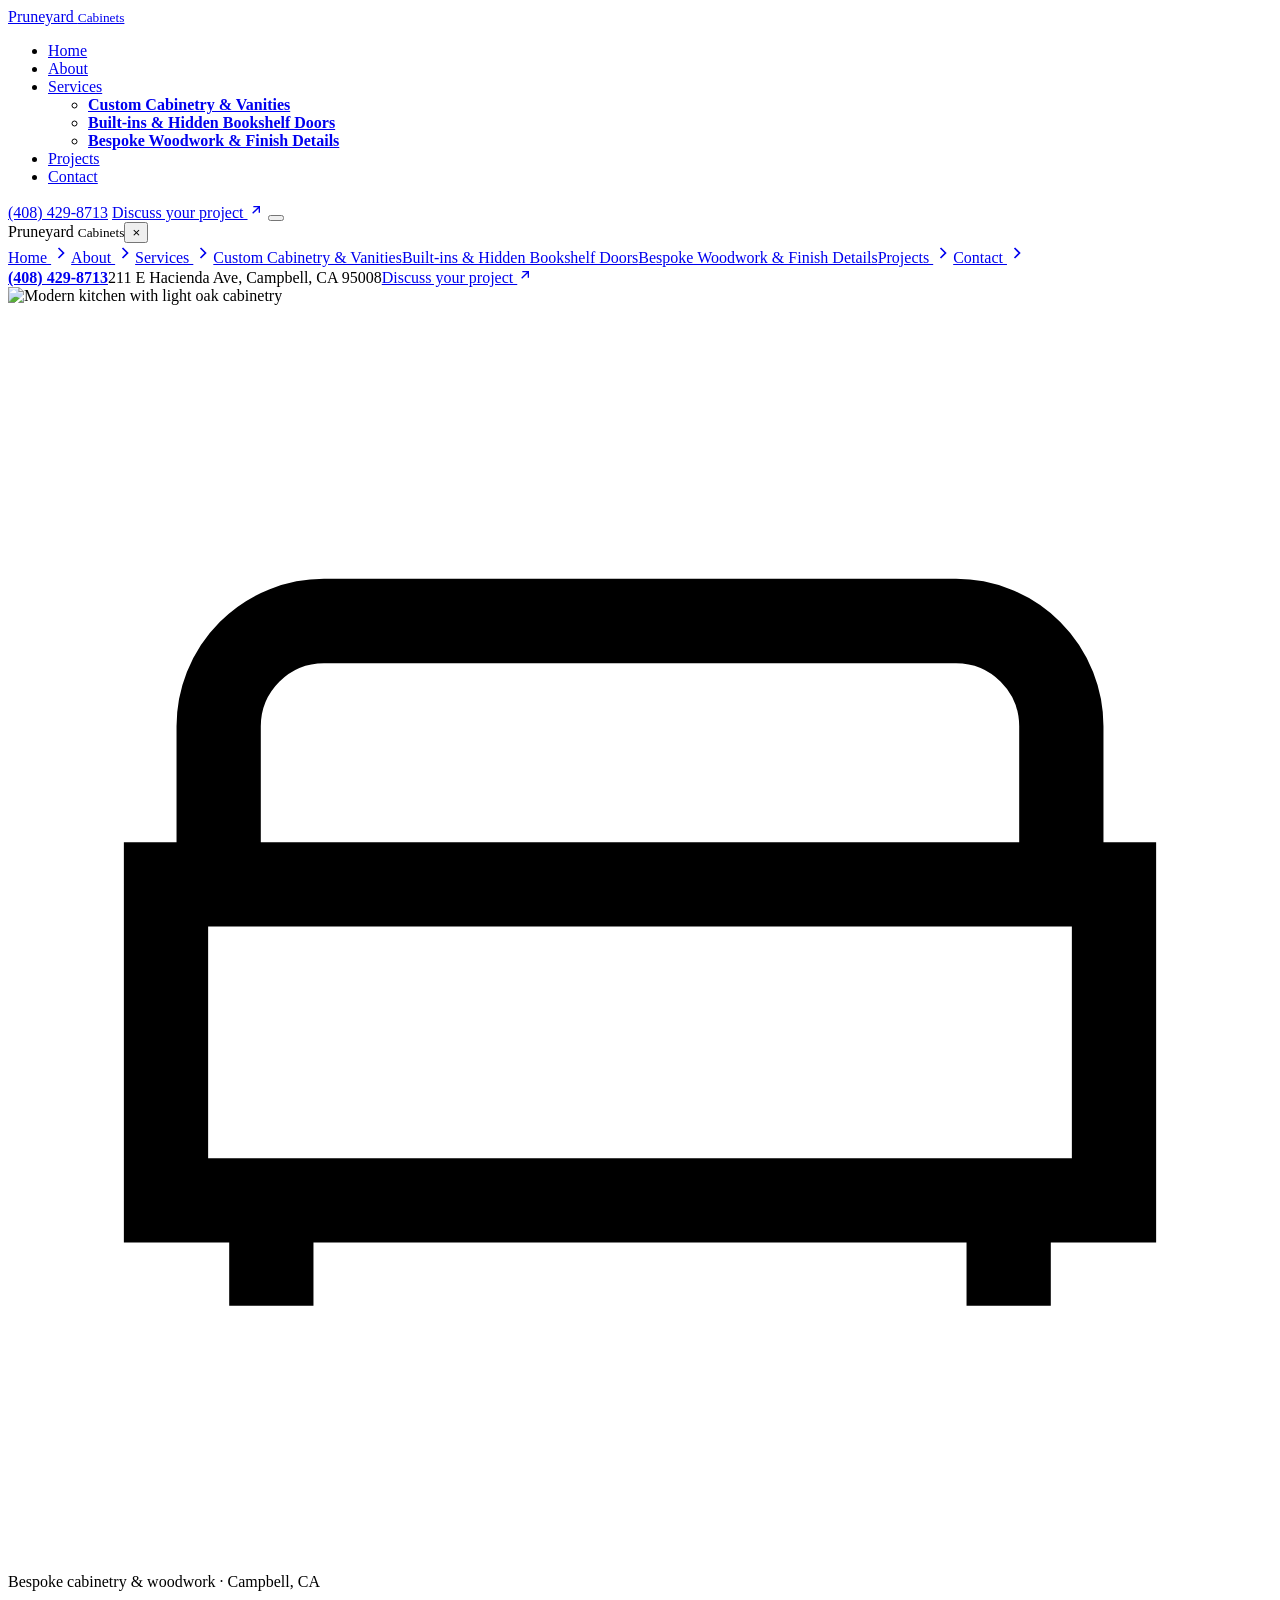
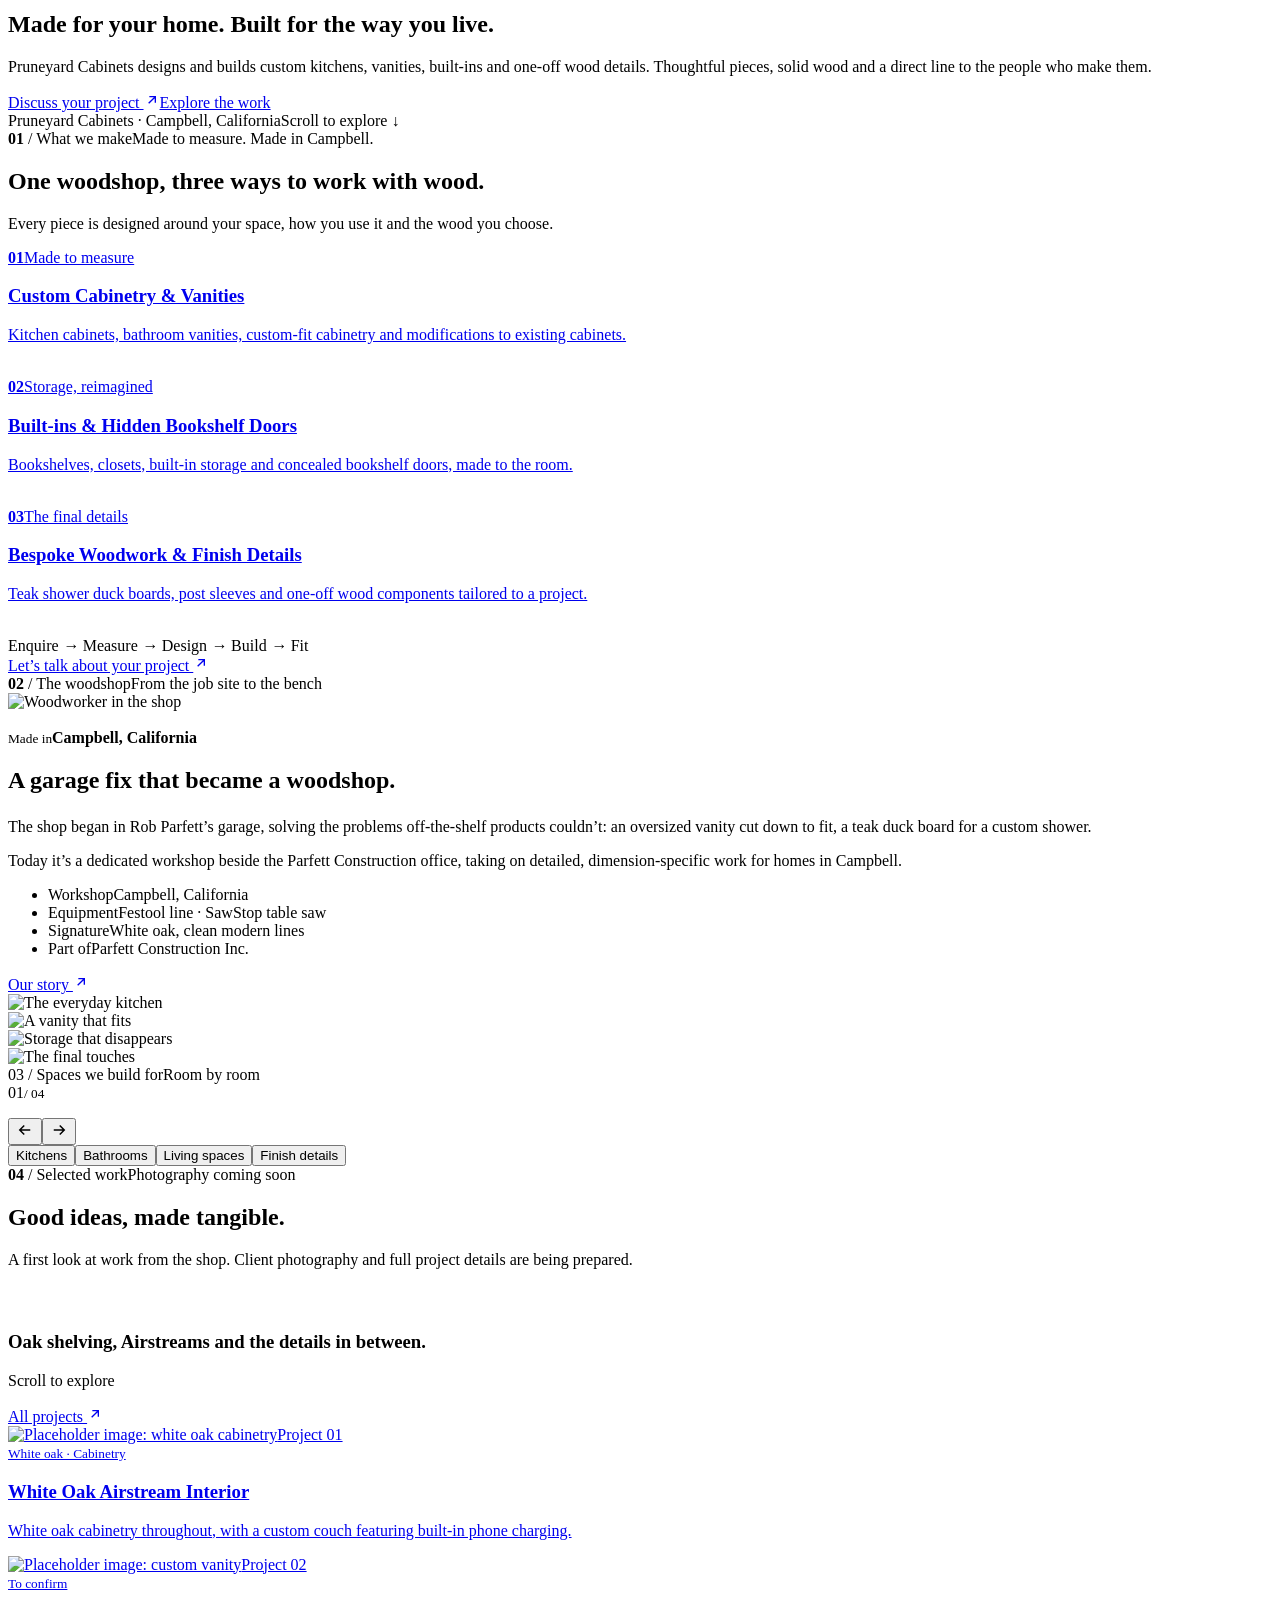
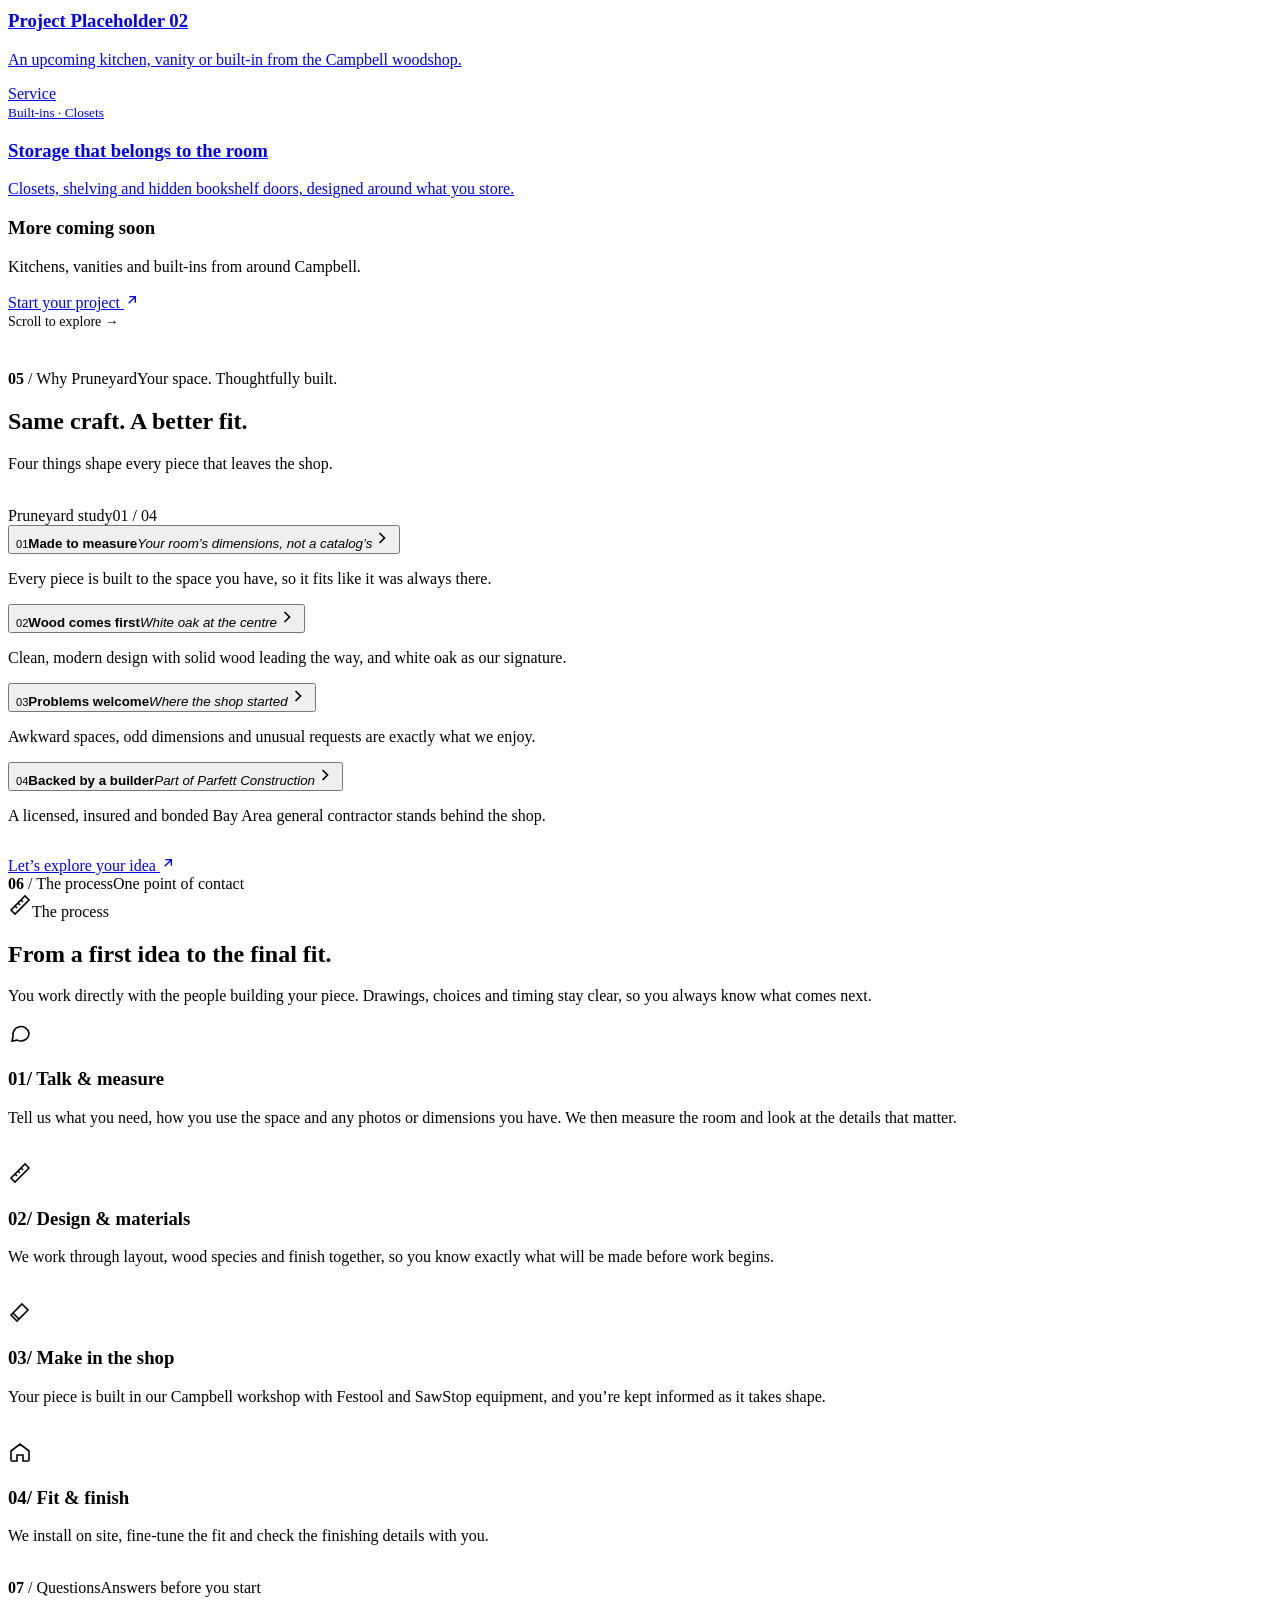
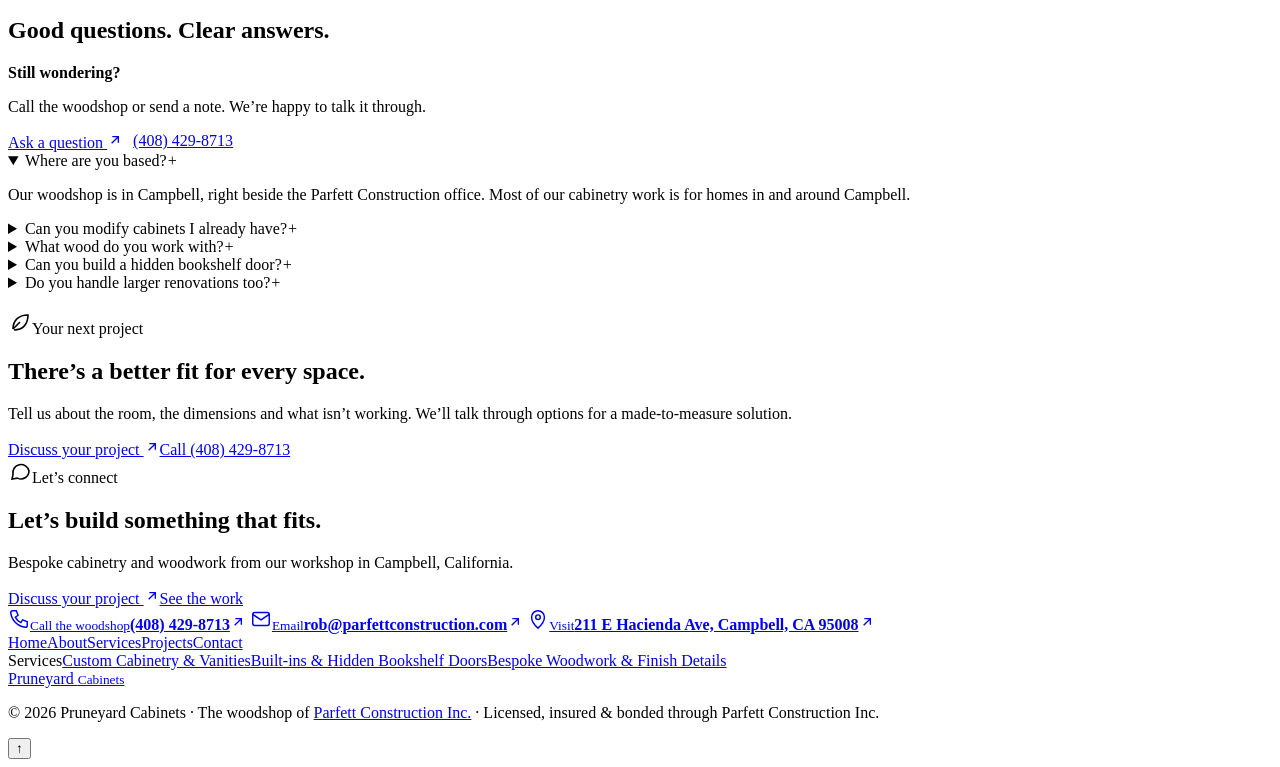
==== index.html @ 7ec4b35c "Add Pruneyard Cabinets light v1.1 pages" ====
<!DOCTYPE html>
<html lang="en">
<head>
<meta charset="utf-8">
<meta name="viewport" content="width=device-width, initial-scale=1">
<title>Pruneyard Cabinets | Custom Cabinets in Campbell, CA</title>
<meta name="description" content="Custom kitchen cabinets, vanities, built-ins and bespoke woodwork, made in Campbell, CA by the Parfett Construction woodshop.">
<meta name="theme-color" content="#f7f4ee">
<script>document.documentElement.classList.add('js')</script>
<link rel="preconnect" href="https://fonts.googleapis.com">
<link rel="preconnect" href="https://fonts.gstatic.com" crossorigin>
<link href="https://fonts.googleapis.com/css2?family=Cormorant+Garamond:ital,wght@0,500;0,600;1,500&family=DM+Sans:opsz,wght@9..40,400;9..40,500;9..40,600;9..40,700&display=swap" rel="stylesheet">
<link rel="stylesheet" href="assets/css/style.css">
</head>
<body>
<header class="hdr">
  <div class="wrap hdr__in">
    <!-- Interim typographic wordmark — final logo pending from Anthony -->
    <a class="logo" href="index.html" aria-label="Pruneyard Cabinets home">Pruneyard <small>Cabinets</small></a>
    <ul class="nav">
      <li><a href="index.html" aria-current="page">Home</a></li>
      <li><a href="about.html">About</a></li>
      <li class="has-sub"><a href="services.html">Services</a><ul class="sub"><li><a href="custom-cabinetry-and-vanities.html"><img src="https://images.unsplash.com/photo-1772567733108-38d940269d86?auto=format&fit=crop&w=400&q=80" alt=""><strong>Custom Cabinetry &amp; Vanities</strong></a></li><li><a href="built-ins-and-hidden-bookshelf-doors.html"><img src="https://images.unsplash.com/photo-1594620302200-9a762244a156?auto=format&fit=crop&w=400&q=80" alt=""><strong>Built-ins &amp; Hidden Bookshelf Doors</strong></a></li><li><a href="bespoke-woodwork-and-finish-details.html"><img src="https://images.unsplash.com/photo-1723040215990-e1fdf0c5e63e?auto=format&fit=crop&w=400&q=80" alt=""><strong>Bespoke Woodwork &amp; Finish Details</strong></a></li></ul></li>
      <li><a href="projects.html">Projects</a></li>
      <li><a href="contact.html">Contact</a></li>
    </ul>
    <div class="hdr__r">
      <a class="hdr__phone" href="tel:+14084298713">(408) 429-8713</a>
      <a class="btn" href="contact.html">Discuss your project <svg width="16" height="16" viewBox="0 0 24 24" fill="none" stroke="currentColor" stroke-width="2"><path d="M7 17L17 7M8 7h9v9"/></svg></a>
      <button class="menu-btn" type="button" aria-label="Open menu" aria-expanded="false" data-open><span></span><span></span></button>
    </div>
  </div>
</header>
<div class="drawer" aria-hidden="false">
  <div class="drawer__shade" data-close></div>
  <div class="drawer__panel" role="dialog" aria-label="Menu">
    <div class="drawer__top"><span class="logo">Pruneyard <small>Cabinets</small></span><button class="drawer__close" type="button" aria-label="Close menu" data-close>×</button></div>
    <nav><a href="index.html">Home <svg width="20" height="20" viewBox="0 0 24 24" fill="none" stroke="currentColor" stroke-width="2"><path d="M9 6l6 6-6 6"/></svg></a><a href="about.html">About <svg width="20" height="20" viewBox="0 0 24 24" fill="none" stroke="currentColor" stroke-width="2"><path d="M9 6l6 6-6 6"/></svg></a><a href="services.html">Services <svg width="20" height="20" viewBox="0 0 24 24" fill="none" stroke="currentColor" stroke-width="2"><path d="M9 6l6 6-6 6"/></svg></a><a class="s" href="custom-cabinetry-and-vanities.html">Custom Cabinetry &amp; Vanities</a><a class="s" href="built-ins-and-hidden-bookshelf-doors.html">Built-ins &amp; Hidden Bookshelf Doors</a><a class="s" href="bespoke-woodwork-and-finish-details.html">Bespoke Woodwork &amp; Finish Details</a><a href="projects.html">Projects <svg width="20" height="20" viewBox="0 0 24 24" fill="none" stroke="currentColor" stroke-width="2"><path d="M9 6l6 6-6 6"/></svg></a><a href="contact.html">Contact <svg width="20" height="20" viewBox="0 0 24 24" fill="none" stroke="currentColor" stroke-width="2"><path d="M9 6l6 6-6 6"/></svg></a></nav>
    <div class="drawer__foot"><a href="tel:+14084298713"><strong>(408) 429-8713</strong></a><span>211 E Hacienda Ave, Campbell, CA 95008</span><a class="btn" href="contact.html">Discuss your project <svg width="16" height="16" viewBox="0 0 24 24" fill="none" stroke="currentColor" stroke-width="2"><path d="M7 17L17 7M8 7h9v9"/></svg></a></div>
  </div>
</div>
<main>
<section class="hero">
  <div class="hero__frame">
    <div class="hero__img"><img src="https://images.unsplash.com/photo-1502005097973-6a7082348e28?auto=format&fit=crop&w=2400&q=80" alt="Modern kitchen with light oak cabinetry"></div>
  </div>
  <div class="hero__content"><div class="wrap">
    <span class="pill pill--glass"><svg viewBox="0 0 24 24" fill="none" stroke="currentColor" stroke-width="1.6"><path d="M4 11V8a2 2 0 0 1 2-2h12a2 2 0 0 1 2 2v3M3 11h18v6H3zM5 17v2M19 17v2"/></svg>Bespoke cabinetry &amp; woodwork · Campbell, CA</span>
    <h1 class="display" data-blur>Made for your home. <span class="soft">Built for the way you live.</span></h1>
    <p>Pruneyard Cabinets designs and builds custom kitchens, vanities, built-ins and one-off wood details. Thoughtful pieces, solid wood and a direct line to the people who make them.</p>
    <div class="hero__btns"><a class="btn btn--light" href="contact.html">Discuss your project <svg width="16" height="16" viewBox="0 0 24 24" fill="none" stroke="currentColor" stroke-width="2"><path d="M7 17L17 7M8 7h9v9"/></svg></a><a class="btn btn--glass" href="projects.html">Explore the work</a></div>
  </div></div>
  <div class="hero__foot"><div class="wrap"><span>Pruneyard Cabinets · Campbell, California</span><span class="down">Scroll to explore <i>↓</i></span></div></div>
</section>

<section class="section">
  <div class="wrap">
    <div class="label-row"><span><b>01</b> / What we make</span><span class="rule"></span><span class=tag-r>Made to measure. Made in Campbell.</span></div>
    <div class="shead"><h2 class="h2" data-blur>One woodshop, <span class="soft">three ways to work with wood.</span></h2><p data-up>Every piece is designed around your space, how you use it and the wood you choose.</p></div>
    <div class="steps3"><a class="s3" href="custom-cabinetry-and-vanities.html">
  <div class="s3__top"><div class="s3__n"><b>01</b><span>Made to measure</span></div><h3>Custom Cabinetry &amp; Vanities</h3><p>Kitchen cabinets, bathroom vanities, custom-fit cabinetry and modifications to existing cabinets.</p></div>
  <div class="s3__img"><img src="https://images.unsplash.com/photo-1772567733108-38d940269d86?auto=format&fit=crop&w=900&q=80" alt="" loading="lazy"></div>
</a><a class="s3" href="built-ins-and-hidden-bookshelf-doors.html">
  <div class="s3__top"><div class="s3__n"><b>02</b><span>Storage, reimagined</span></div><h3>Built-ins &amp; Hidden Bookshelf Doors</h3><p>Bookshelves, closets, built-in storage and concealed bookshelf doors, made to the room.</p></div>
  <div class="s3__img"><img src="https://images.unsplash.com/photo-1594620302200-9a762244a156?auto=format&fit=crop&w=900&q=80" alt="" loading="lazy"></div>
</a><a class="s3" href="bespoke-woodwork-and-finish-details.html">
  <div class="s3__top"><div class="s3__n"><b>03</b><span>The final details</span></div><h3>Bespoke Woodwork &amp; Finish Details</h3><p>Teak shower duck boards, post sleeves and one-off wood components tailored to a project.</p></div>
  <div class="s3__img"><img src="https://images.unsplash.com/photo-1723040215990-e1fdf0c5e63e?auto=format&fit=crop&w=900&q=80" alt="" loading="lazy"></div>
</a></div>
    <div class="pathbar"><div class="path" data-up>Enquire <i>→</i> Measure <i>→</i> Design <i>→</i> Build <i>→</i> Fit</div><div data-up><a class="btn" href="contact.html">Let’s talk about your project <svg width="16" height="16" viewBox="0 0 24 24" fill="none" stroke="currentColor" stroke-width="2"><path d="M7 17L17 7M8 7h9v9"/></svg></a></div></div>
  </div>
</section>

<section class="section section--tint">
  <div class="wrap">
    <div class="label-row"><span><b>02</b> / The woodshop</span><span class="rule"></span><span class=tag-r>From the job site to the bench</span></div>
    <div class="story">
      <div class="story__img" data-mask><img data-par="6" src="https://images.unsplash.com/photo-1779031242515-205111711b23?auto=format&fit=crop&w=1400&q=80" alt="Woodworker in the shop" loading="lazy">
        <div class="story__note"><img src="https://images.unsplash.com/photo-1789654499278-0ad599c8c241?auto=format&fit=crop&w=200&q=80" alt=""><div><small>Made in</small><strong>Campbell, California</strong></div></div>
      </div>
      <div>
        <h2 class="h2" data-blur>A garage fix <span class="soft">that became a woodshop.</span></h2>
        <p class="lead" data-up style="margin-top:24px">The shop began in Rob Parfett’s garage, solving the problems off-the-shelf products couldn’t: an oversized vanity cut down to fit, a teak duck board for a custom shower.</p>
        <p data-up style="color:var(--ink-2)">Today it’s a dedicated workshop beside the Parfett Construction office, taking on detailed, dimension-specific work for homes in Campbell.</p>
        <ul class="facts" data-up><li><span>Workshop</span>Campbell, California</li><li><span>Equipment</span>Festool line · SawStop table saw</li><li><span>Signature</span>White oak, clean modern lines</li><li><span>Part of</span>Parfett Construction Inc.</li></ul>
        <div data-up><a class="btn" href="about.html">Our story <svg width="16" height="16" viewBox="0 0 24 24" fill="none" stroke="currentColor" stroke-width="2"><path d="M7 17L17 7M8 7h9v9"/></svg></a></div>
      </div>
    </div>
  </div>
</section>

<section class="section" style="padding-top:0">
  <div class="slider-wrap">
    <div class="slider" data-slider tabindex="0" aria-roledescription="carousel" aria-label="Spaces we build for">
      <div class="slide" data-kick="Cabinetry · White oak" data-title="The everyday kitchen" data-text="Cabinet runs, islands and storage built around how you cook and gather."><img src="https://images.unsplash.com/photo-1772567733108-38d940269d86?auto=format&fit=crop&w=2200&q=80" alt="The everyday kitchen" loading="lazy"></div><div class="slide" data-kick="Vanities · Teak details" data-title="A vanity that fits" data-text="Vanities sized to the room, plus teak duck boards for the shower."><img src="https://images.unsplash.com/photo-1791140841982-8d34b95ddea5?auto=format&fit=crop&w=2200&q=80" alt="A vanity that fits" loading="lazy"></div><div class="slide" data-kick="Built-ins · Hidden doors" data-title="Storage that disappears" data-text="Bookshelves, closets and a bookshelf door that opens to a room behind."><img src="https://images.unsplash.com/photo-1594620302200-9a762244a156?auto=format&fit=crop&w=2200&q=80" alt="Storage that disappears" loading="lazy"></div><div class="slide" data-kick="Bespoke · One-off pieces" data-title="The final touches" data-text="Post sleeves, trim and one-off components that pull a space together."><img src="https://images.unsplash.com/photo-1791140842024-93f4bea6a14a?auto=format&fit=crop&w=2200&q=80" alt="The final touches" loading="lazy"></div>
      <div class="slider__top"><div class="wrap"><span>03 / Spaces we build for</span><span class="tag-r">Room by room</span></div></div>
      <div class="slider__body"><div class="wrap">
        <div class="slider__count"><span data-count>01</span><small>/ 04</small></div>
        <div class="slider__kick" data-kick></div>
        <div class="slider__title" data-title></div>
        <p class="slider__text" data-text></p>
        <div class="slider__ctrl"><button class="sbtn" type="button" aria-label="Previous" data-prev><svg width="18" height="18" viewBox="0 0 24 24" fill="none" stroke="currentColor" stroke-width="2"><path d="M19 12H5M11 6l-6 6 6 6"/></svg></button><button class="sbtn" type="button" aria-label="Next" data-next><svg width="18" height="18" viewBox="0 0 24 24" fill="none" stroke="currentColor" stroke-width="2"><path d="M5 12h14M13 6l6 6-6 6"/></svg></button><div class="chips"><button class="chip" type="button" aria-selected="false">Kitchens</button><button class="chip" type="button" aria-selected="false">Bathrooms</button><button class="chip" type="button" aria-selected="false">Living spaces</button><button class="chip" type="button" aria-selected="false">Finish details</button></div></div>
      </div></div>
      <div class="slider__bar"><i></i></div>
    </div>
  </div>
</section>

<section class="section hwork-sec" data-hwork style="padding-bottom:40px">
  <div class="wrap"><div class="label-row"><span><b>04</b> / Selected work</span><span class="rule"></span><span class=tag-r>Photography coming soon</span></div>
    <div class="shead"><h2 class="h2" data-blur>Good ideas, <span class="soft">made tangible.</span></h2><p data-up>A first look at work from the shop. Client photography and full project details are being prepared.</p></div>
  </div>
  <div class="hwork">
    <div class="hwork__track">
      <div class="hcard hcard--intro"><div><span class="pill" style="background:rgba(255,255,255,.14);color:#fff"><svg width="24" height="24" viewBox="0 0 24 24" fill="none" stroke="currentColor" stroke-width="1.6"><path d="M14 4l6 6-9 9-6-6z"/><path d="M5 13l-2 2 6 6 2-2"/></svg>Selected work</span><h3>Oak shelving, Airstreams and the details in between.</h3><p>Scroll to explore</p></div><a class="btn btn--light" href="projects.html">All projects <svg width="16" height="16" viewBox="0 0 24 24" fill="none" stroke="currentColor" stroke-width="2"><path d="M7 17L17 7M8 7h9v9"/></svg></a></div>
      <a class="hcard" href="project-1.html"><div class="hcard__img"><img src="https://images.unsplash.com/photo-1792498599080-cddbc3adaf7f?auto=format&fit=crop&w=1200&q=80" alt="Placeholder image: white oak cabinetry" loading="lazy"><span class="hcard__badge">Project 01</span></div><div class="hcard__meta"><small>White oak · Cabinetry</small><h3>White Oak Airstream Interior</h3><p>White oak cabinetry throughout, with a custom couch featuring built-in phone charging.</p></div></a>
      <a class="hcard" href="project-2.html"><div class="hcard__img"><img src="https://images.unsplash.com/photo-1613849925580-8ef3bc1cf219?auto=format&fit=crop&w=1200&q=80" alt="Placeholder image: custom vanity" loading="lazy"><span class="hcard__badge">Project 02</span></div><div class="hcard__meta"><small>To confirm</small><h3>Project Placeholder 02</h3><p>An upcoming kitchen, vanity or built-in from the Campbell woodshop.</p></div></a>
      <a class="hcard" href="built-ins-and-hidden-bookshelf-doors.html"><div class="hcard__img"><img src="https://images.unsplash.com/photo-1791140842017-ff731195de5c?auto=format&fit=crop&w=1200&q=80" alt="" loading="lazy"><span class="hcard__badge">Service</span></div><div class="hcard__meta"><small>Built-ins · Closets</small><h3>Storage that belongs to the room</h3><p>Closets, shelving and hidden bookshelf doors, designed around what you store.</p></div></a>
      <div class="hcard hcard--more"><div><h3>More coming soon</h3><p>Kitchens, vanities and built-ins from around Campbell.</p><a class="btn btn--line" href="contact.html">Start your project <svg width="16" height="16" viewBox="0 0 24 24" fill="none" stroke="currentColor" stroke-width="2"><path d="M7 17L17 7M8 7h9v9"/></svg></a></div></div>
    </div>
  </div>
  <div class="wrap hwork__hint"><span class="muted" style="font-size:14px">Scroll to explore →</span><div class="hwork__prog"><i></i></div></div>
</section>

<section class="section section--tint">
  <div class="wrap">
    <div class="label-row"><span><b>05</b> / Why Pruneyard</span><span class="rule"></span><span class=tag-r>Your space. Thoughtfully built.</span></div>
    <div class="shead"><h2 class="h2" data-blur>Same craft. <span class="soft">A better fit.</span></h2><p data-up>Four things shape every piece that leaves the shop.</p></div>
    <div class="acc-split" data-acc>
      <div class="acc-media"><img data-acc-img src="https://images.unsplash.com/photo-1772567733108-38d940269d86?auto=format&fit=crop&w=1200&q=80" alt="" loading="lazy"><img data-acc-img src="https://images.unsplash.com/photo-1792498599080-cddbc3adaf7f?auto=format&fit=crop&w=1200&q=80" alt="" loading="lazy"><img data-acc-img src="https://images.unsplash.com/photo-1659930087003-2d64e33181f7?auto=format&fit=crop&w=1200&q=80" alt="" loading="lazy"><img data-acc-img src="https://images.unsplash.com/photo-1791140842024-93f4bea6a14a?auto=format&fit=crop&w=1200&q=80" alt="" loading="lazy"><div class="acc-media__tag"><span>Pruneyard study</span><span><span data-acc-num>01</span> / 04</span></div></div>
      <div><div class="acc"><div class="acc__item"><button class="acc__btn" type="button" aria-expanded="false"><small>01</small><span><strong>Made to measure</strong><em>Your room’s dimensions, not a catalog’s</em></span><svg width="20" height="20" viewBox="0 0 24 24" fill="none" stroke="currentColor" stroke-width="2"><path d="M9 6l6 6-6 6"/></svg></button><div class="acc__panel"><div><p>Every piece is built to the space you have, so it fits like it was always there.</p></div></div></div><div class="acc__item"><button class="acc__btn" type="button" aria-expanded="false"><small>02</small><span><strong>Wood comes first</strong><em>White oak at the centre</em></span><svg width="20" height="20" viewBox="0 0 24 24" fill="none" stroke="currentColor" stroke-width="2"><path d="M9 6l6 6-6 6"/></svg></button><div class="acc__panel"><div><p>Clean, modern design with solid wood leading the way, and white oak as our signature.</p></div></div></div><div class="acc__item"><button class="acc__btn" type="button" aria-expanded="false"><small>03</small><span><strong>Problems welcome</strong><em>Where the shop started</em></span><svg width="20" height="20" viewBox="0 0 24 24" fill="none" stroke="currentColor" stroke-width="2"><path d="M9 6l6 6-6 6"/></svg></button><div class="acc__panel"><div><p>Awkward spaces, odd dimensions and unusual requests are exactly what we enjoy.</p></div></div></div><div class="acc__item"><button class="acc__btn" type="button" aria-expanded="false"><small>04</small><span><strong>Backed by a builder</strong><em>Part of Parfett Construction</em></span><svg width="20" height="20" viewBox="0 0 24 24" fill="none" stroke="currentColor" stroke-width="2"><path d="M9 6l6 6-6 6"/></svg></button><div class="acc__panel"><div><p>A licensed, insured and bonded Bay Area general contractor stands behind the shop.</p></div></div></div></div><div style="margin-top:30px" data-up><a class="ulink" href="contact.html">Let’s explore your idea <svg width="16" height="16" viewBox="0 0 24 24" fill="none" stroke="currentColor" stroke-width="2"><path d="M7 17L17 7M8 7h9v9"/></svg></a></div></div>
    </div>
  </div>
</section>

<section class="section">
  <div class="wrap">
    <div class="label-row"><span><b>06</b> / The process</span><span class="rule"></span><span class=tag-r>One point of contact</span></div>
    <div class="shead shead--center"><span class="pill"><svg width="24" height="24" viewBox="0 0 24 24" fill="none" stroke="currentColor" stroke-width="1.6"><path d="M3 17L17 3l4 4L7 21z"/><path d="M7 13l2 2M10 10l2 2M13 7l2 2"/></svg>The process</span><h2 class="h2" data-blur>From a first idea <span class="soft">to the final fit.</span></h2><p data-up>You work directly with the people building your piece. Drawings, choices and timing stay clear, so you always know what comes next.</p></div>
    <div class="stack"><div class="scard" style="--i:0"><div class="scard__body"><span class="scard__ico"><svg width="24" height="24" viewBox="0 0 24 24" fill="none" stroke="currentColor" stroke-width="1.6"><path d="M21 12a8 8 0 0 1-11.6 7.1L4 20l1-4.6A8 8 0 1 1 21 12z"/></svg></span><h3><b>01/</b> Talk &amp; measure</h3><p>Tell us what you need, how you use the space and any photos or dimensions you have. We then measure the room and look at the details that matter.</p></div><div class="scard__img"><img src="https://images.unsplash.com/photo-1772442363851-738a548f6c5c?auto=format&fit=crop&w=1000&q=80" alt="" loading="lazy"></div></div><div class="scard" style="--i:1"><div class="scard__body"><span class="scard__ico"><svg width="24" height="24" viewBox="0 0 24 24" fill="none" stroke="currentColor" stroke-width="1.6"><path d="M3 17L17 3l4 4L7 21z"/><path d="M7 13l2 2M10 10l2 2M13 7l2 2"/></svg></span><h3><b>02/</b> Design &amp; materials</h3><p>We work through layout, wood species and finish together, so you know exactly what will be made before work begins.</p></div><div class="scard__img"><img src="https://images.unsplash.com/photo-1789654499278-0ad599c8c241?auto=format&fit=crop&w=1000&q=80" alt="" loading="lazy"></div></div><div class="scard" style="--i:2"><div class="scard__body"><span class="scard__ico"><svg width="24" height="24" viewBox="0 0 24 24" fill="none" stroke="currentColor" stroke-width="1.6"><path d="M14 4l6 6-9 9-6-6z"/><path d="M5 13l-2 2 6 6 2-2"/></svg></span><h3><b>03/</b> Make in the shop</h3><p>Your piece is built in our Campbell workshop with Festool and SawStop equipment, and you’re kept informed as it takes shape.</p></div><div class="scard__img"><img src="https://images.unsplash.com/photo-1779031242515-205111711b23?auto=format&fit=crop&w=1000&q=80" alt="" loading="lazy"></div></div><div class="scard" style="--i:3"><div class="scard__body"><span class="scard__ico"><svg width="24" height="24" viewBox="0 0 24 24" fill="none" stroke="currentColor" stroke-width="1.6"><path d="M3 11l9-7 9 7v9a1 1 0 0 1-1 1h-5v-6h-6v6H4a1 1 0 0 1-1-1z"/></svg></span><h3><b>04/</b> Fit &amp; finish</h3><p>We install on site, fine-tune the fit and check the finishing details with you.</p></div><div class="scard__img"><img src="https://images.unsplash.com/photo-1772567733108-38d940269d86?auto=format&fit=crop&w=1000&q=80" alt="" loading="lazy"></div></div></div>
  </div>
</section>

<section class="section section--tint">
  <div class="wrap">
    <div class="label-row"><span><b>07</b> / Questions</span><span class="rule"></span><span class=tag-r>Answers before you start</span></div>
    <div class="faq-grid">
      <div><h2 class="h2" data-blur>Good questions. <span class="soft">Clear answers.</span></h2>
        <div class="faq-card" data-up><strong>Still wondering?</strong><p>Call the woodshop or send a note. We’re happy to talk it through.</p><div style="display:flex;gap:10px;flex-wrap:wrap"><a class="btn btn--light" href="contact.html">Ask a question <svg width="16" height="16" viewBox="0 0 24 24" fill="none" stroke="currentColor" stroke-width="2"><path d="M7 17L17 7M8 7h9v9"/></svg></a><a class="btn btn--glass" href="tel:+14084298713">(408) 429-8713</a></div></div>
      </div>
      <div class="faq" data-up><details open><summary>Where are you based?<i>+</i></summary><p>Our woodshop is in Campbell, right beside the Parfett Construction office. Most of our cabinetry work is for homes in and around Campbell.</p></details><details><summary>Can you modify cabinets I already have?<i>+</i></summary><p>Yes. Alongside new cabinetry, we can modify existing cabinets and resize pieces that don’t quite fit, like a vanity that’s too large for the room.</p></details><details><summary>What wood do you work with?<i>+</i></summary><p>Solid wood is our focus, and white oak is a favourite for clean, modern interiors. We don’t specialise in laminate or Formica work.</p></details><details><summary>Can you build a hidden bookshelf door?<i>+</i></summary><p>Yes. Concealed bookshelf doors are one of our specialities: a working bookshelf that swings open to a room or closet behind it.</p></details><details><summary>Do you handle larger renovations too?<i>+</i></summary><p>Pruneyard Cabinets is the woodshop of Parfett Construction Inc., a Bay Area general contractor. If your project goes beyond cabinetry, we can bring in the Parfett team.</p></details></div>
    </div>
  </div>
</section>

<section class="section" style="padding-top:0">
  <div class="bigcta">
    <div class="bigcta__img"><img data-par="6" src="https://images.unsplash.com/photo-1729837149090-764b4272c2d7?auto=format&fit=crop&w=2200&q=80" alt="" loading="lazy"></div>
    <div class="wrap">
      <span class="pill pill--glass"><svg width="24" height="24" viewBox="0 0 24 24" fill="none" stroke="currentColor" stroke-width="1.6"><path d="M5 19c0-9 6-14 15-14 0 9-5 15-14 15"/><path d="M5 19l7-7"/></svg>Your next project</span>
      <h2 class="h2" data-blur>There’s a better fit <span class="soft">for every space.</span></h2>
      <p>Tell us about the room, the dimensions and what isn’t working. We’ll talk through options for a made-to-measure solution.</p>
      <div class="bigcta__row"><a class="btn btn--light" href="contact.html">Discuss your project <svg width="16" height="16" viewBox="0 0 24 24" fill="none" stroke="currentColor" stroke-width="2"><path d="M7 17L17 7M8 7h9v9"/></svg></a><a class="btn btn--glass" href="tel:+14084298713">Call (408) 429-8713</a></div>
    </div>
  </div>
</section></main>
<footer class="ftr">
  <div class="wrap">
    <div class="ftr__cta">
      <div>
        <span class="pill"><svg width="24" height="24" viewBox="0 0 24 24" fill="none" stroke="currentColor" stroke-width="1.6"><path d="M21 12a8 8 0 0 1-11.6 7.1L4 20l1-4.6A8 8 0 1 1 21 12z"/></svg>Let’s connect</span>
        <h2 class="ftr__title">Let’s build something <span class="soft">that fits.</span></h2>
        <p class="ftr__lead">Bespoke cabinetry and woodwork from our workshop in Campbell, California.</p>
        <div class="ftr__btns"><a class="btn" href="contact.html">Discuss your project <svg width="16" height="16" viewBox="0 0 24 24" fill="none" stroke="currentColor" stroke-width="2"><path d="M7 17L17 7M8 7h9v9"/></svg></a><a class="btn btn--line" href="projects.html">See the work</a></div>
      </div>
      <div class="ftr__rows">
        <a class="ftr__row" href="tel:+14084298713"><span class="ftr__ico"><svg width="22" height="22" viewBox="0 0 24 24" fill="none" stroke="currentColor" stroke-width="1.6"><path d="M5 3h4l2 5-3 2a12 12 0 0 0 6 6l2-3 5 2v4a2 2 0 0 1-2 2A18 18 0 0 1 3 5a2 2 0 0 1 2-2z"/></svg></span><span><small>Call the woodshop</small><strong>(408) 429-8713</strong></span><i><svg width="16" height="16" viewBox="0 0 24 24" fill="none" stroke="currentColor" stroke-width="2"><path d="M7 17L17 7M8 7h9v9"/></svg></i></a>
        <a class="ftr__row" href="mailto:rob@parfettconstruction.com"><span class="ftr__ico"><svg width="22" height="22" viewBox="0 0 24 24" fill="none" stroke="currentColor" stroke-width="1.6"><rect x="3" y="5" width="18" height="14" rx="2"/><path d="M3 7l9 6 9-6"/></svg></span><span><small>Email</small><strong>rob@parfettconstruction.com</strong></span><i><svg width="16" height="16" viewBox="0 0 24 24" fill="none" stroke="currentColor" stroke-width="2"><path d="M7 17L17 7M8 7h9v9"/></svg></i></a>
        <a class="ftr__row" href="contact.html"><span class="ftr__ico"><svg width="22" height="22" viewBox="0 0 24 24" fill="none" stroke="currentColor" stroke-width="1.6"><path d="M12 22s7-6.3 7-12a7 7 0 1 0-14 0c0 5.7 7 12 7 12z"/><circle cx="12" cy="10" r="2.5"/></svg></span><span><small>Visit</small><strong>211 E Hacienda Ave, Campbell, CA 95008</strong></span><i><svg width="16" height="16" viewBox="0 0 24 24" fill="none" stroke="currentColor" stroke-width="2"><path d="M7 17L17 7M8 7h9v9"/></svg></i></a>
      </div>
    </div>
    <nav class="ftr__links" aria-label="Footer">
      <a href="index.html">Home</a><a href="about.html">About</a><a href="services.html">Services</a><a href="projects.html">Projects</a><a href="contact.html">Contact</a>
    </nav>
    <div class="ftr__svc"><span>Services</span><a href="custom-cabinetry-and-vanities.html">Custom Cabinetry &amp; Vanities</a><a href="built-ins-and-hidden-bookshelf-doors.html">Built-ins &amp; Hidden Bookshelf Doors</a><a href="bespoke-woodwork-and-finish-details.html">Bespoke Woodwork &amp; Finish Details</a></div>
    <div class="ftr__base">
      <a class="logo" href="index.html">Pruneyard <small>Cabinets</small></a>
      <p>© <span data-year>2026</span> Pruneyard Cabinets · The woodshop of <a href="https://www.parfettconstruction.com">Parfett Construction Inc.</a> · Licensed, insured &amp; bonded through Parfett Construction Inc.</p>
      <button class="totop" type="button" data-top aria-label="Back to top">↑</button>
    </div>
  </div>
</footer>
<script src="https://cdnjs.cloudflare.com/ajax/libs/gsap/3.12.5/gsap.min.js"></script>
<script src="https://cdnjs.cloudflare.com/ajax/libs/gsap/3.12.5/ScrollTrigger.min.js"></script>
<script src="https://cdn.jsdelivr.net/npm/lenis@1.1.13/dist/lenis.min.js"></script>
<script src="assets/js/main.js"></script>
</body>
</html>
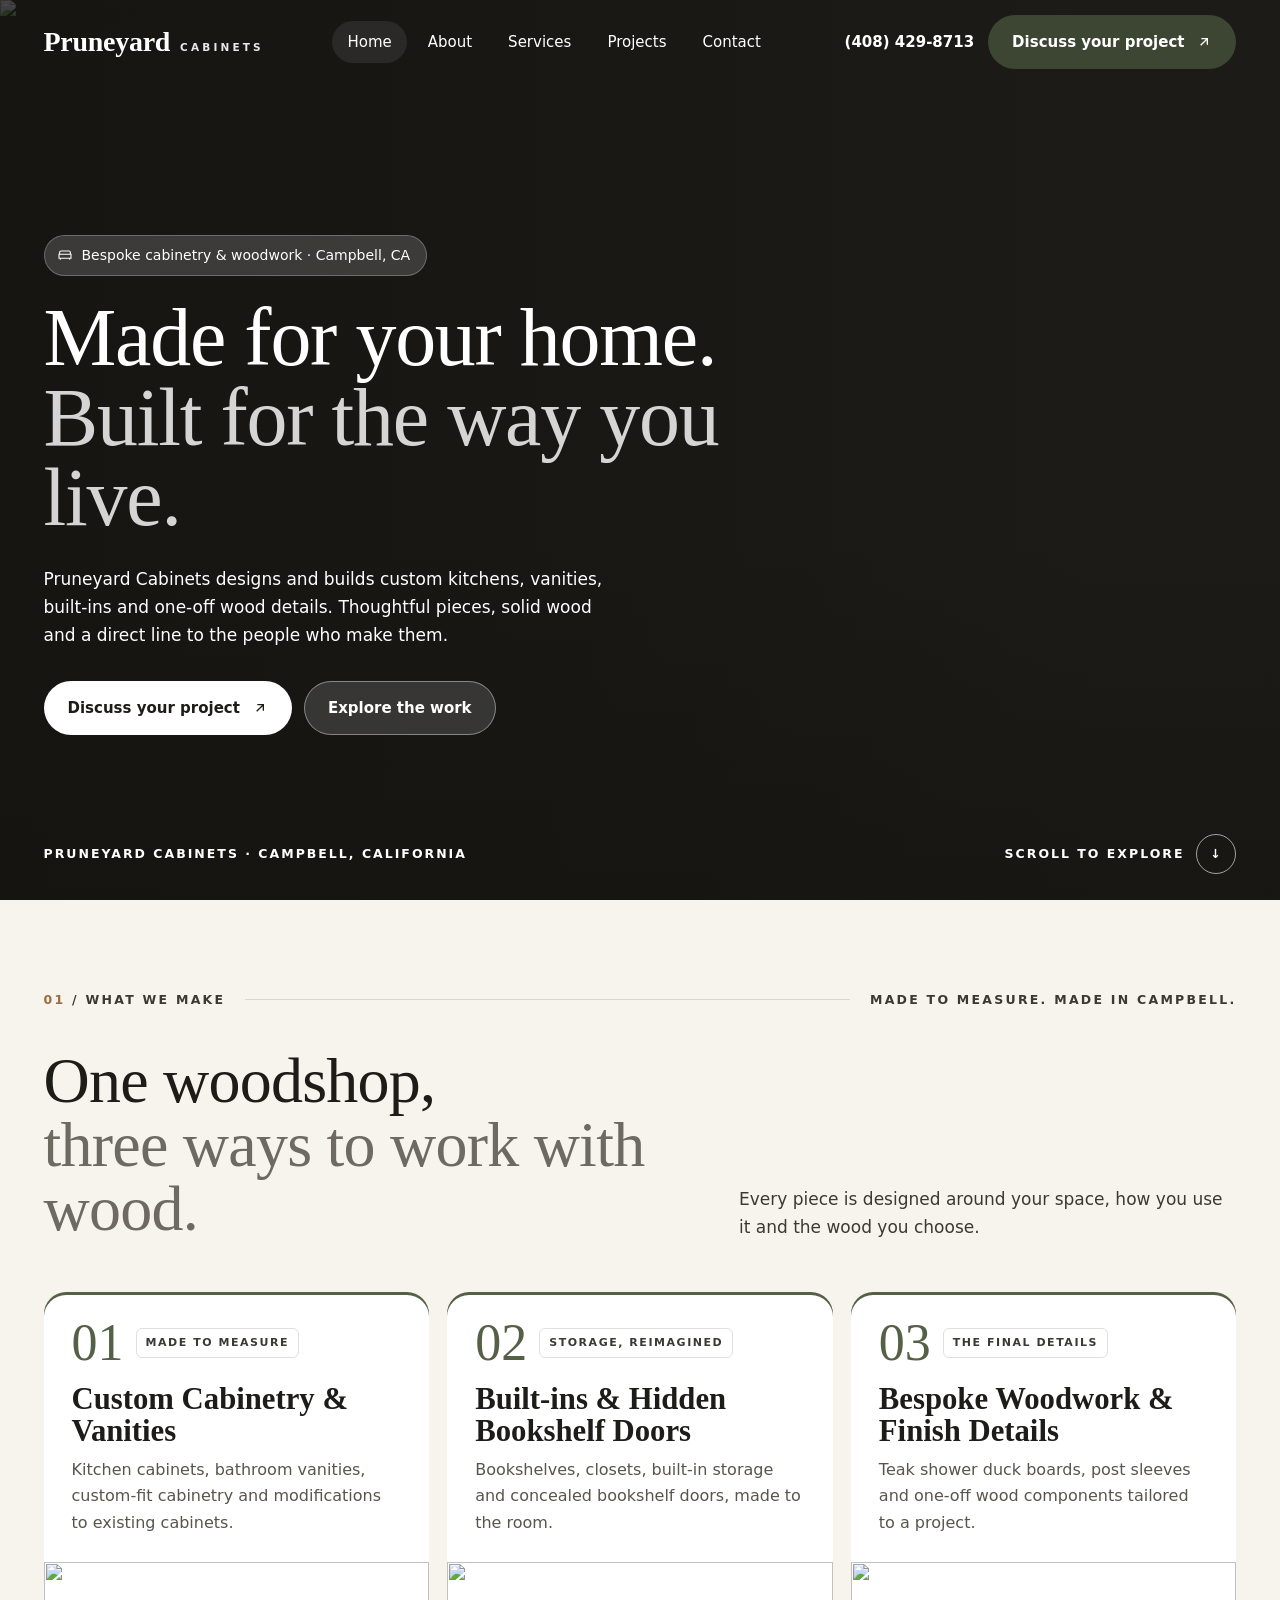
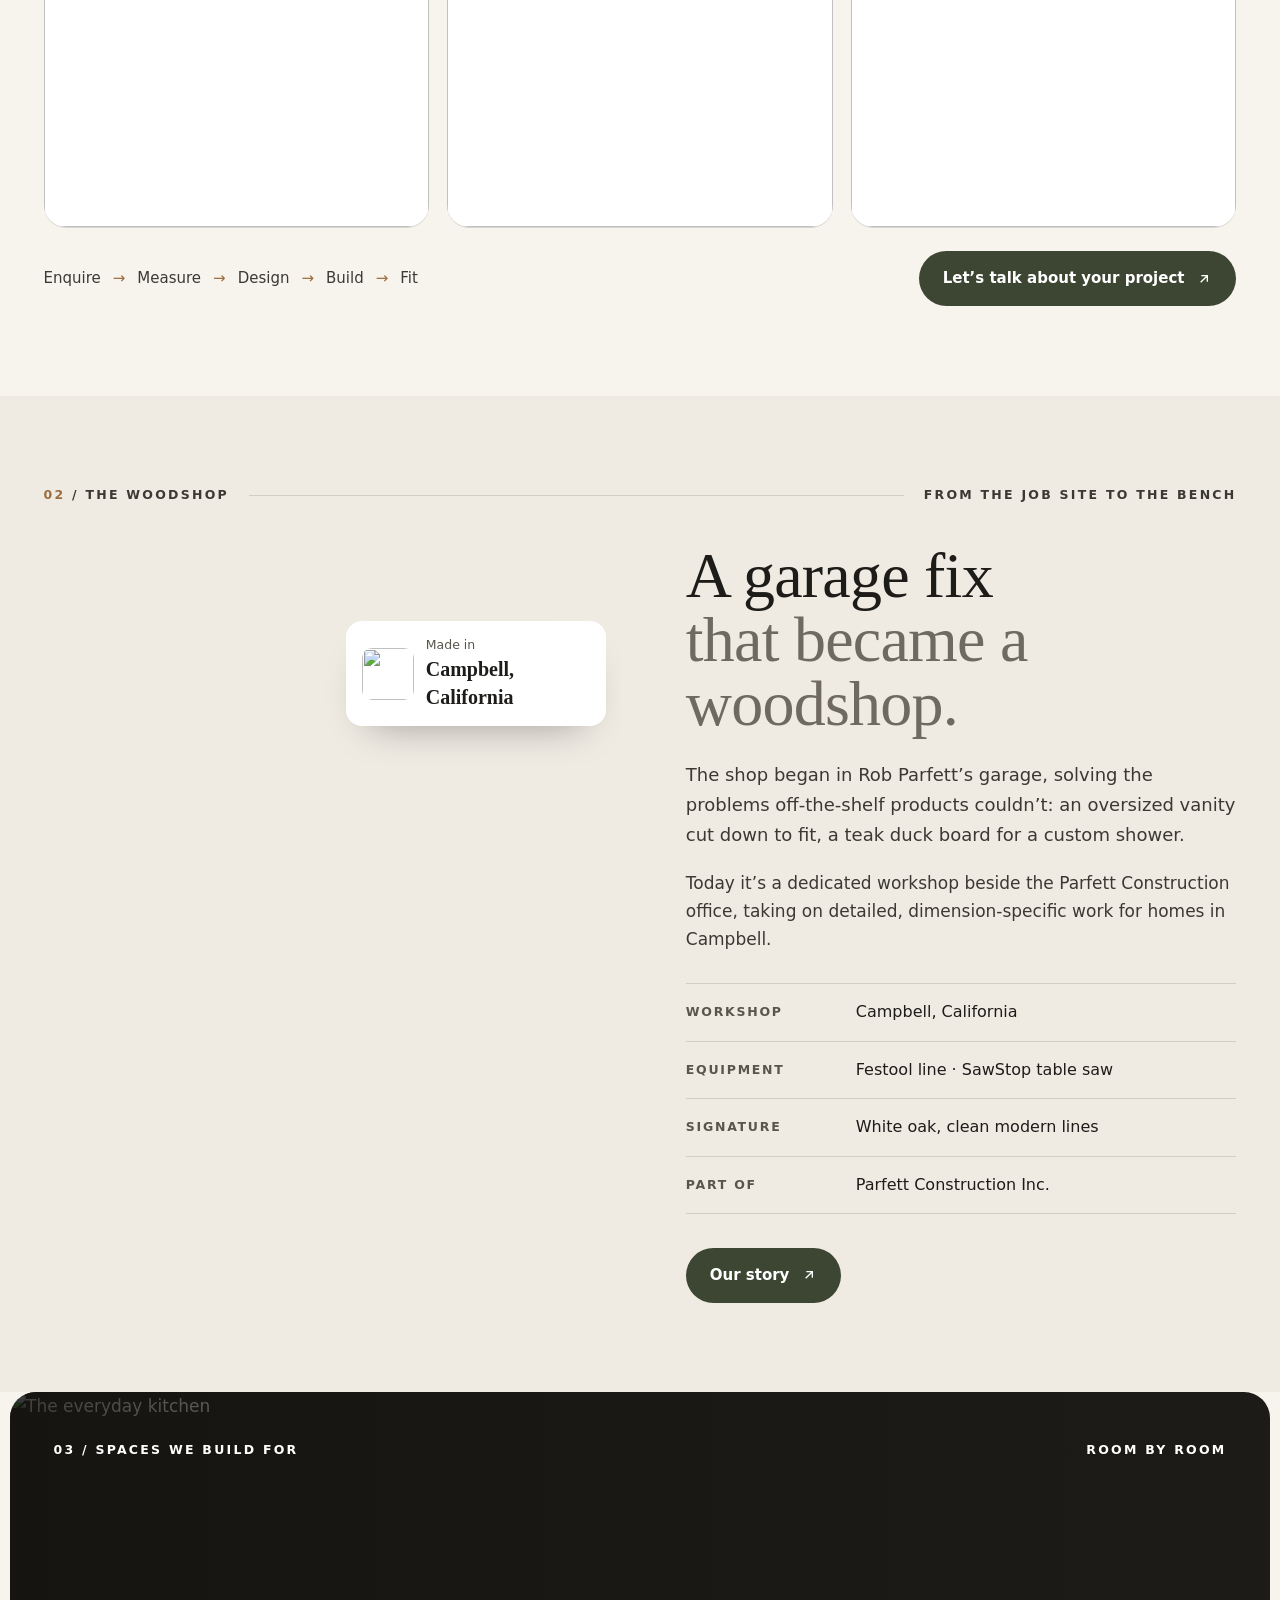
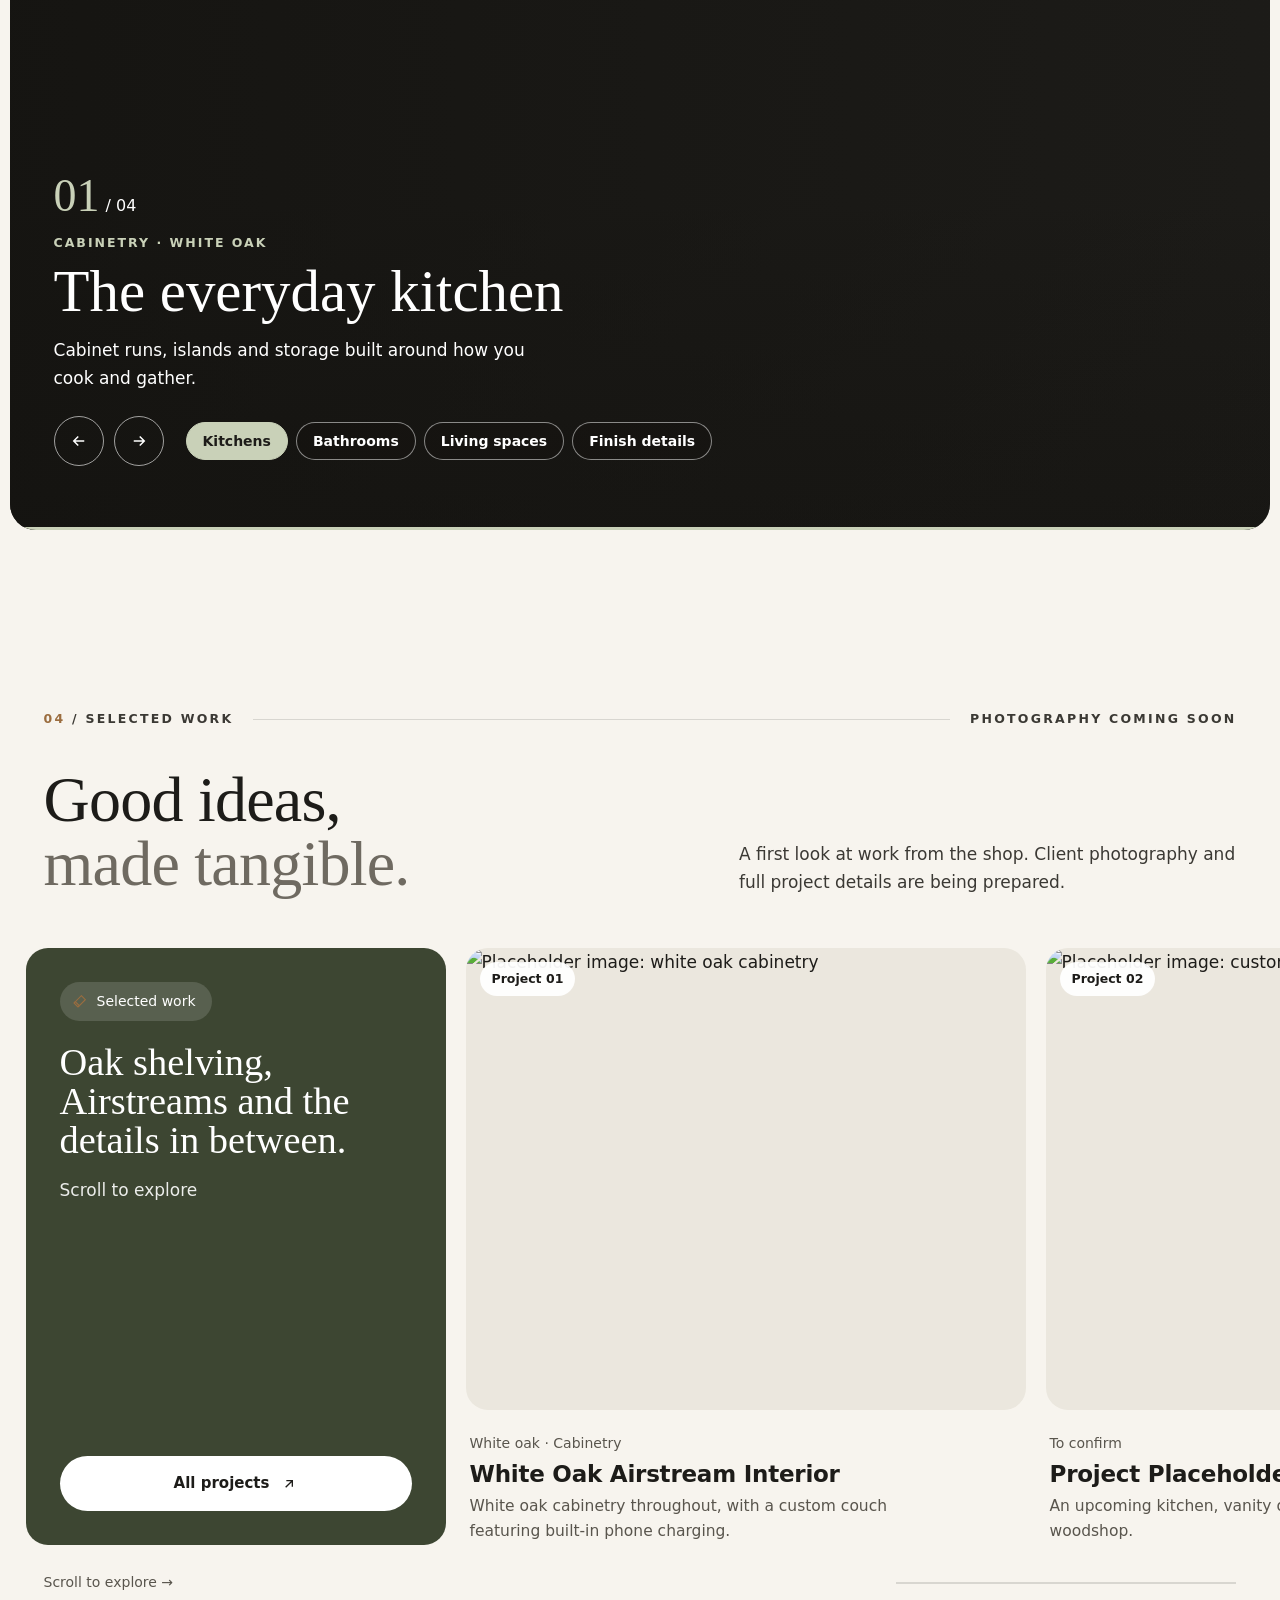
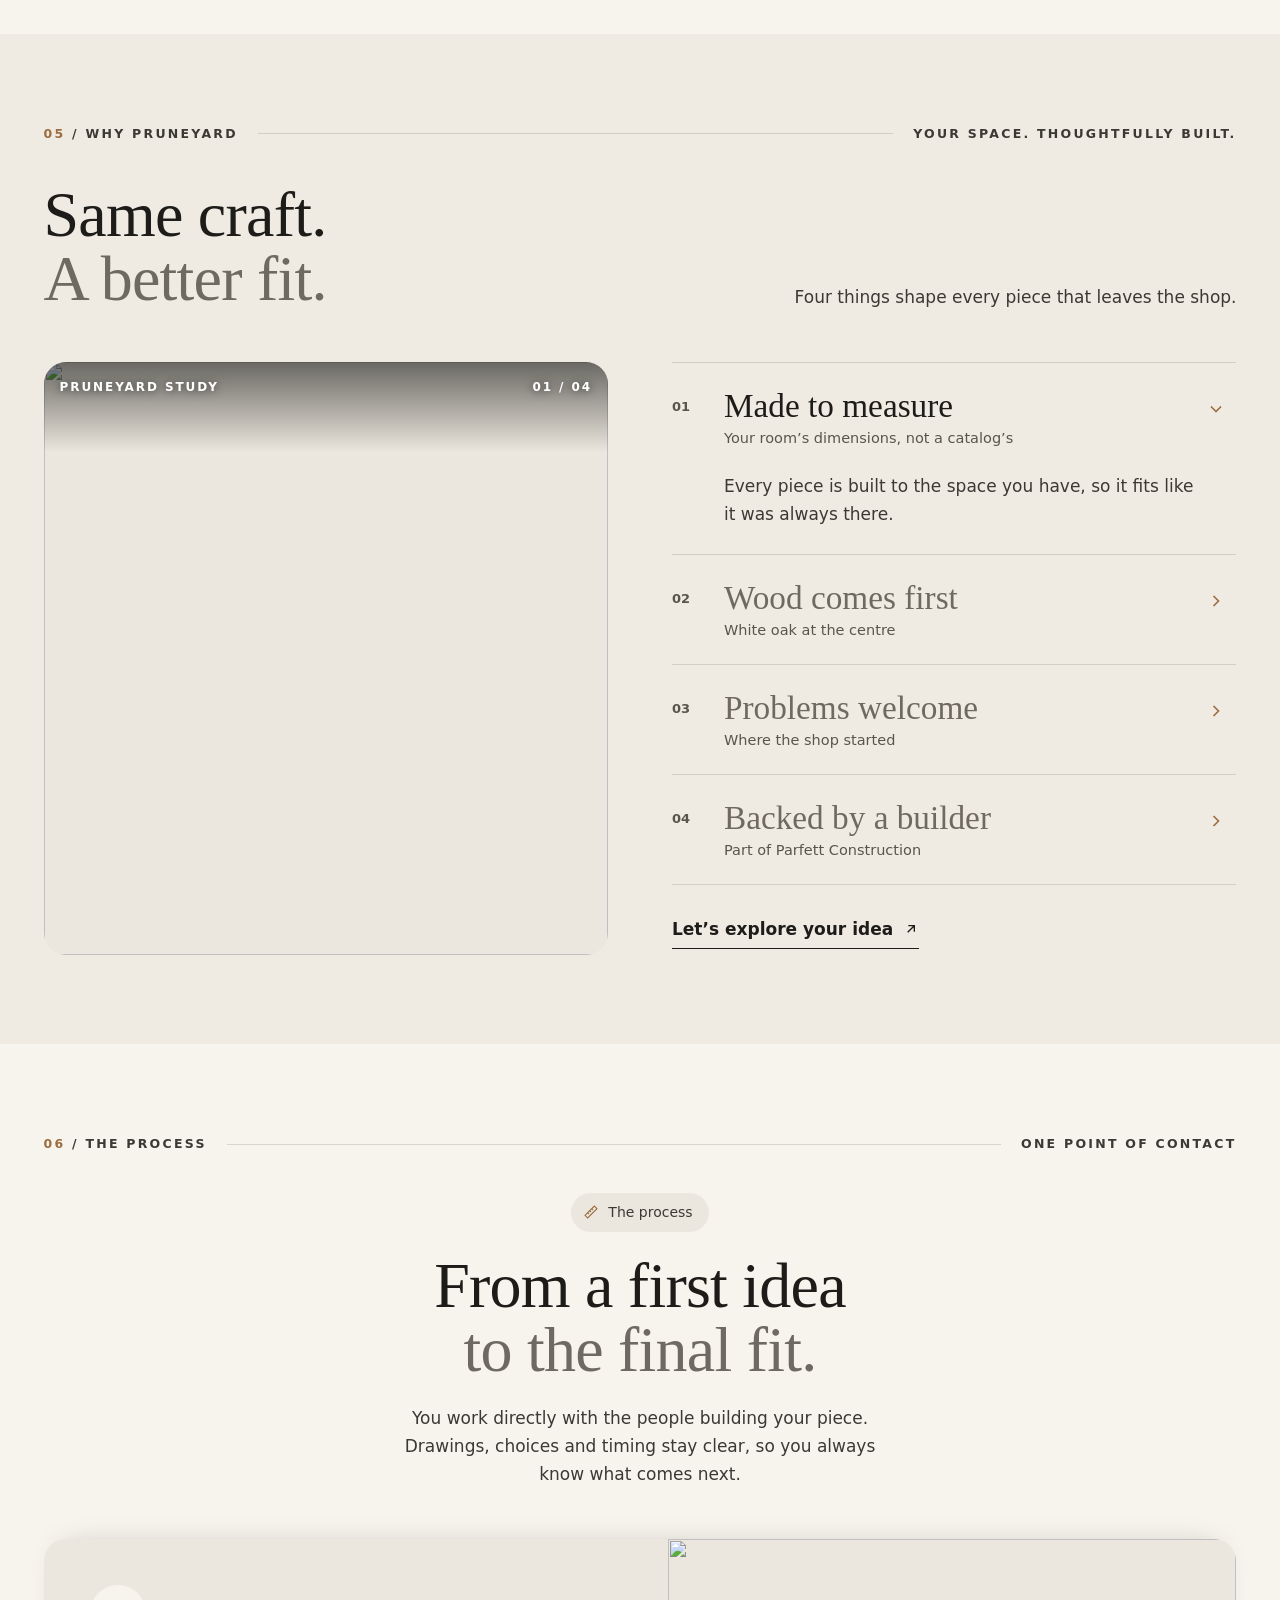
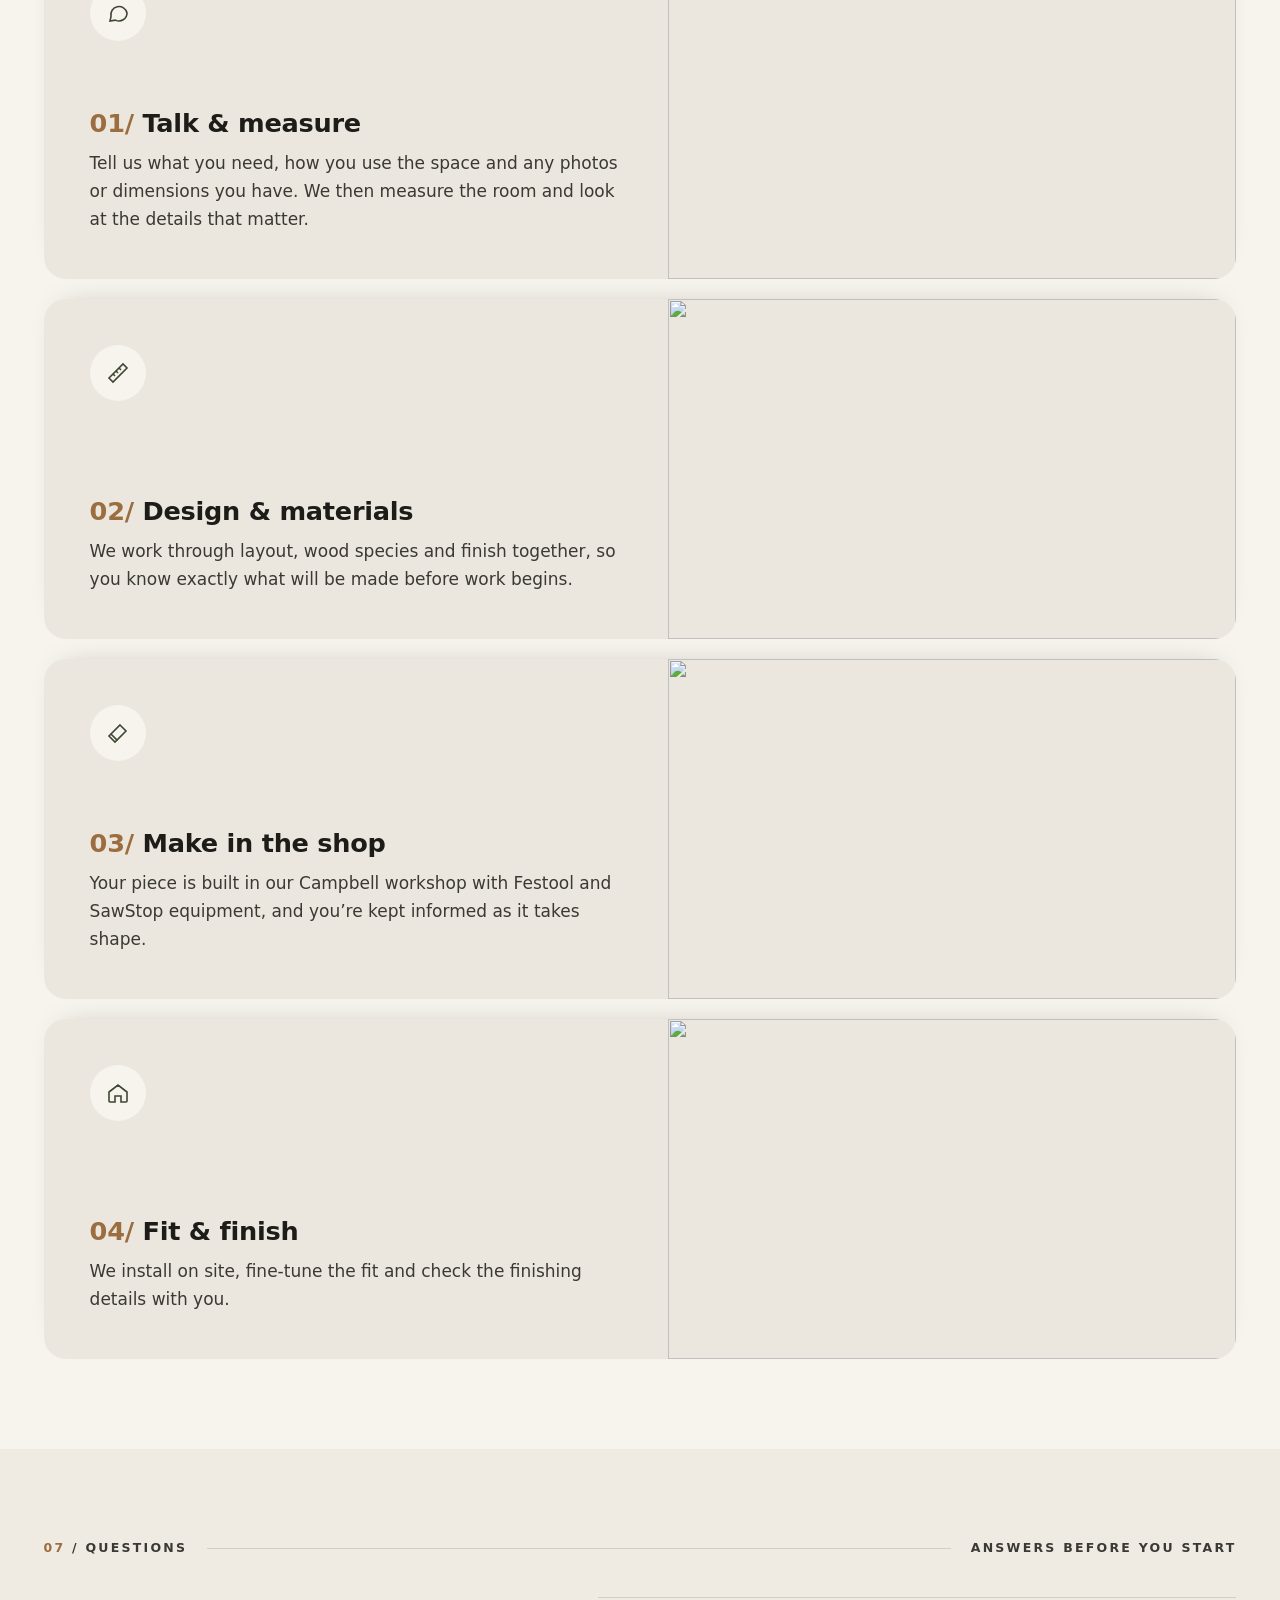
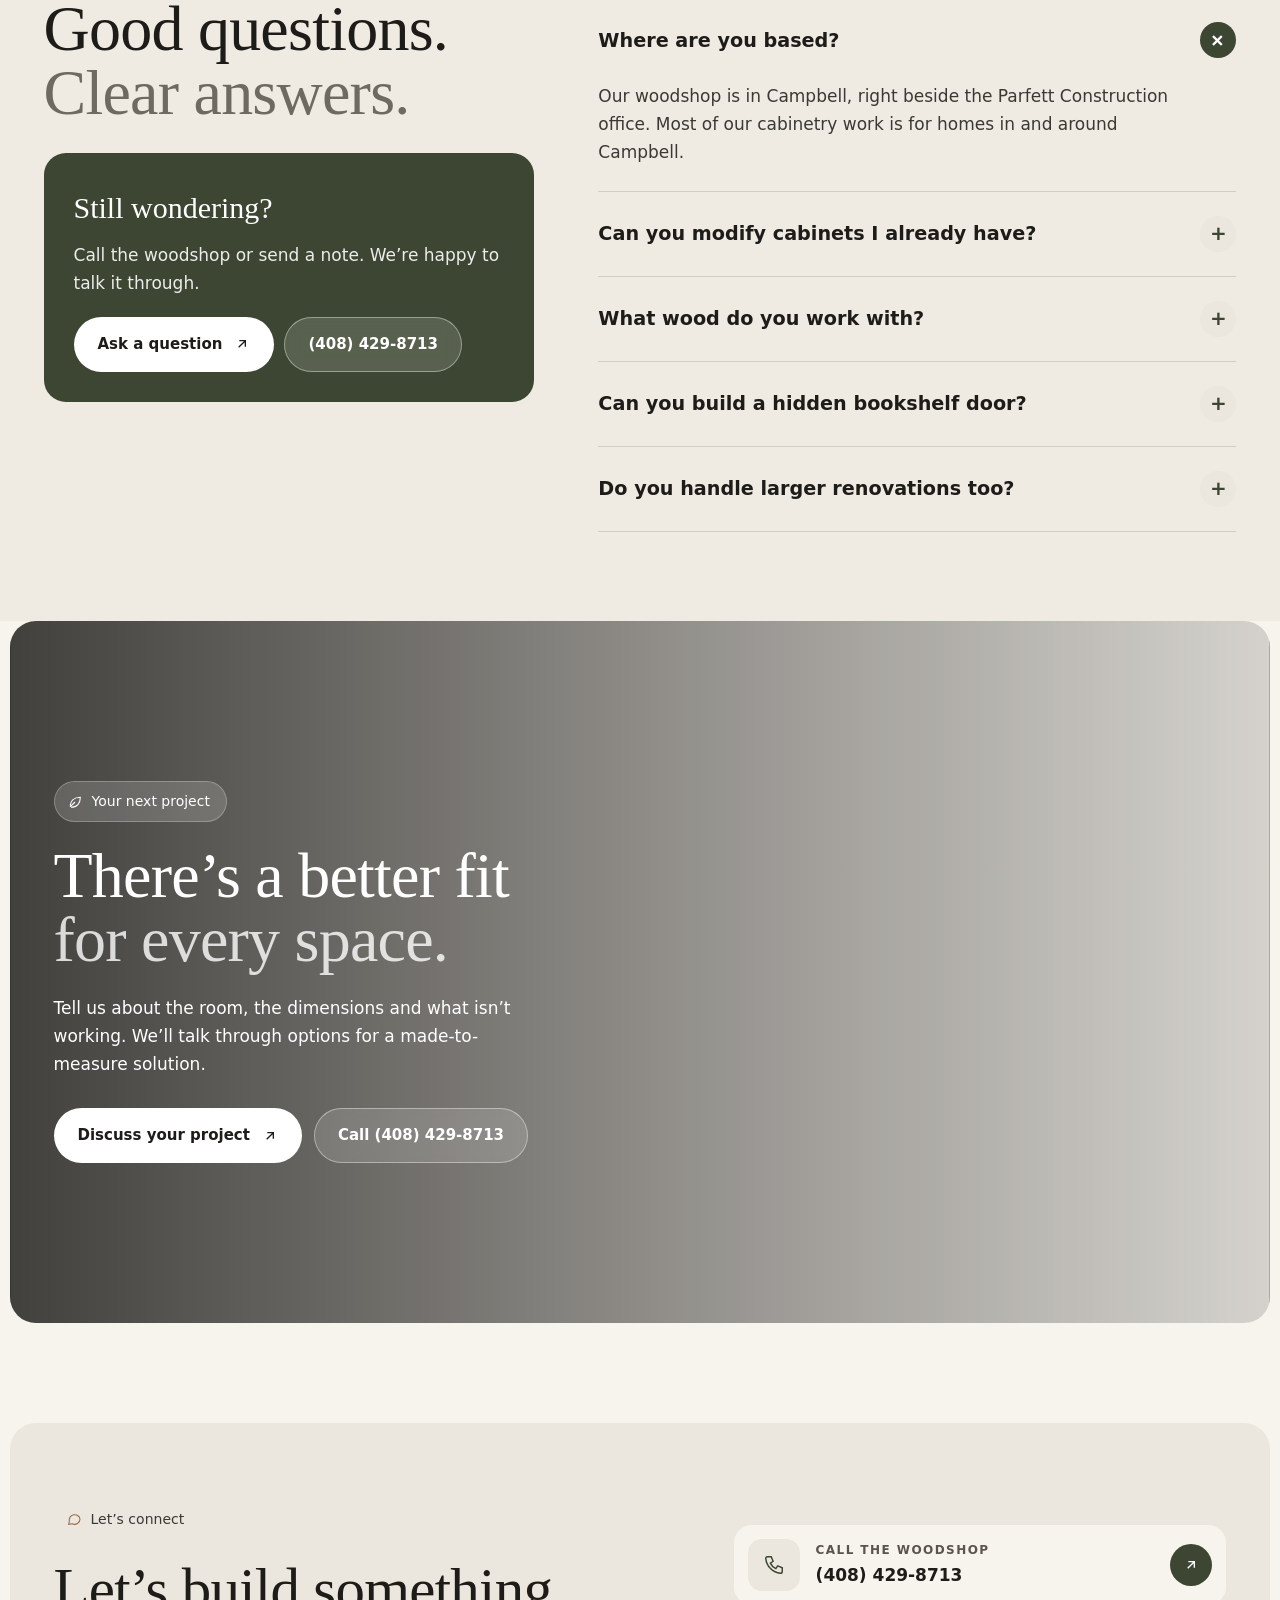
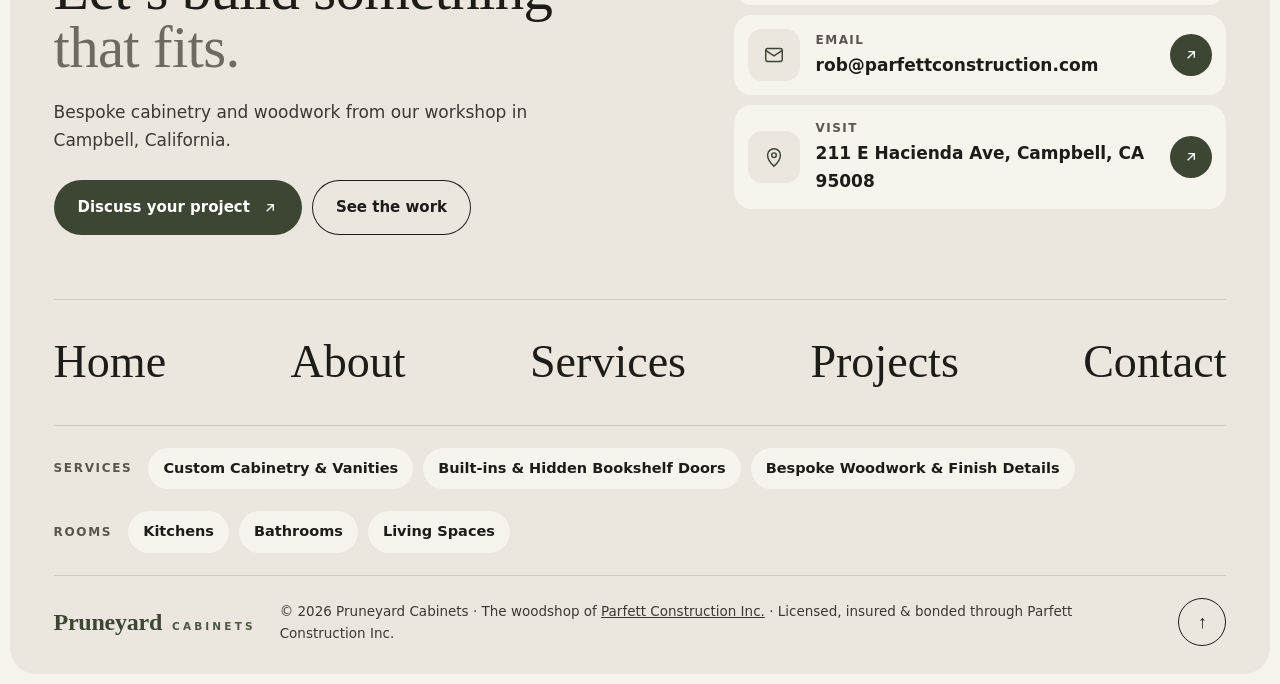
==== commit 6bfe1b72: "Add room pages, scrolling green bands and green accents - Add Kitchens, Bathrooms and Living Spaces " ====
--- a/index.html
+++ b/index.html
@@ -20,7 +20,7 @@
     <ul class="nav">
       <li><a href="index.html" aria-current="page">Home</a></li>
       <li><a href="about.html">About</a></li>
-      <li class="has-sub"><a href="services.html">Services</a><ul class="sub"><li><a href="custom-cabinetry-and-vanities.html"><img src="https://images.unsplash.com/photo-1772567733108-38d940269d86?auto=format&fit=crop&w=400&q=80" alt=""><strong>Custom Cabinetry &amp; Vanities</strong></a></li><li><a href="built-ins-and-hidden-bookshelf-doors.html"><img src="https://images.unsplash.com/photo-1594620302200-9a762244a156?auto=format&fit=crop&w=400&q=80" alt=""><strong>Built-ins &amp; Hidden Bookshelf Doors</strong></a></li><li><a href="bespoke-woodwork-and-finish-details.html"><img src="https://images.unsplash.com/photo-1723040215990-e1fdf0c5e63e?auto=format&fit=crop&w=400&q=80" alt=""><strong>Bespoke Woodwork &amp; Finish Details</strong></a></li></ul></li>
+      <li class="has-sub"><a href="services.html">Services</a><ul class="sub"><li><a href="custom-cabinetry-and-vanities.html"><img src="https://images.unsplash.com/photo-1772567733108-38d940269d86?auto=format&fit=crop&w=400&q=80" alt=""><strong>Custom Cabinetry &amp; Vanities</strong></a></li><li><a href="built-ins-and-hidden-bookshelf-doors.html"><img src="https://images.unsplash.com/photo-1594620302200-9a762244a156?auto=format&fit=crop&w=400&q=80" alt=""><strong>Built-ins &amp; Hidden Bookshelf Doors</strong></a></li><li><a href="bespoke-woodwork-and-finish-details.html"><img src="https://images.unsplash.com/photo-1723040215990-e1fdf0c5e63e?auto=format&fit=crop&w=400&q=80" alt=""><strong>Bespoke Woodwork &amp; Finish Details</strong></a></li><li class="sub__rooms"><span>By room</span><a href="kitchens.html">Kitchens</a><a href="bathrooms.html">Bathrooms</a><a href="living-spaces.html">Living Spaces</a></li></ul></li>
       <li><a href="projects.html">Projects</a></li>
       <li><a href="contact.html">Contact</a></li>
     </ul>
@@ -35,7 +35,7 @@
   <div class="drawer__shade" data-close></div>
   <div class="drawer__panel" role="dialog" aria-label="Menu">
     <div class="drawer__top"><span class="logo">Pruneyard <small>Cabinets</small></span><button class="drawer__close" type="button" aria-label="Close menu" data-close>×</button></div>
-    <nav><a href="index.html">Home <svg width="20" height="20" viewBox="0 0 24 24" fill="none" stroke="currentColor" stroke-width="2"><path d="M9 6l6 6-6 6"/></svg></a><a href="about.html">About <svg width="20" height="20" viewBox="0 0 24 24" fill="none" stroke="currentColor" stroke-width="2"><path d="M9 6l6 6-6 6"/></svg></a><a href="services.html">Services <svg width="20" height="20" viewBox="0 0 24 24" fill="none" stroke="currentColor" stroke-width="2"><path d="M9 6l6 6-6 6"/></svg></a><a class="s" href="custom-cabinetry-and-vanities.html">Custom Cabinetry &amp; Vanities</a><a class="s" href="built-ins-and-hidden-bookshelf-doors.html">Built-ins &amp; Hidden Bookshelf Doors</a><a class="s" href="bespoke-woodwork-and-finish-details.html">Bespoke Woodwork &amp; Finish Details</a><a href="projects.html">Projects <svg width="20" height="20" viewBox="0 0 24 24" fill="none" stroke="currentColor" stroke-width="2"><path d="M9 6l6 6-6 6"/></svg></a><a href="contact.html">Contact <svg width="20" height="20" viewBox="0 0 24 24" fill="none" stroke="currentColor" stroke-width="2"><path d="M9 6l6 6-6 6"/></svg></a></nav>
+    <nav><a href="index.html">Home <svg width="20" height="20" viewBox="0 0 24 24" fill="none" stroke="currentColor" stroke-width="2"><path d="M9 6l6 6-6 6"/></svg></a><a href="about.html">About <svg width="20" height="20" viewBox="0 0 24 24" fill="none" stroke="currentColor" stroke-width="2"><path d="M9 6l6 6-6 6"/></svg></a><a href="services.html">Services <svg width="20" height="20" viewBox="0 0 24 24" fill="none" stroke="currentColor" stroke-width="2"><path d="M9 6l6 6-6 6"/></svg></a><a class="s" href="custom-cabinetry-and-vanities.html">Custom Cabinetry &amp; Vanities</a><a class="s" href="built-ins-and-hidden-bookshelf-doors.html">Built-ins &amp; Hidden Bookshelf Doors</a><a class="s" href="bespoke-woodwork-and-finish-details.html">Bespoke Woodwork &amp; Finish Details</a><a class="s" href="kitchens.html">Kitchens</a><a class="s" href="bathrooms.html">Bathrooms</a><a class="s" href="living-spaces.html">Living Spaces</a><a href="projects.html">Projects <svg width="20" height="20" viewBox="0 0 24 24" fill="none" stroke="currentColor" stroke-width="2"><path d="M9 6l6 6-6 6"/></svg></a><a href="contact.html">Contact <svg width="20" height="20" viewBox="0 0 24 24" fill="none" stroke="currentColor" stroke-width="2"><path d="M9 6l6 6-6 6"/></svg></a></nav>
     <div class="drawer__foot"><a href="tel:+14084298713"><strong>(408) 429-8713</strong></a><span>211 E Hacienda Ave, Campbell, CA 95008</span><a class="btn" href="contact.html">Discuss your project <svg width="16" height="16" viewBox="0 0 24 24" fill="none" stroke="currentColor" stroke-width="2"><path d="M7 17L17 7M8 7h9v9"/></svg></a></div>
   </div>
 </div>
@@ -183,6 +183,7 @@
       <a href="index.html">Home</a><a href="about.html">About</a><a href="services.html">Services</a><a href="projects.html">Projects</a><a href="contact.html">Contact</a>
     </nav>
     <div class="ftr__svc"><span>Services</span><a href="custom-cabinetry-and-vanities.html">Custom Cabinetry &amp; Vanities</a><a href="built-ins-and-hidden-bookshelf-doors.html">Built-ins &amp; Hidden Bookshelf Doors</a><a href="bespoke-woodwork-and-finish-details.html">Bespoke Woodwork &amp; Finish Details</a></div>
+    <div class="ftr__svc"><span>Rooms</span><a href="kitchens.html">Kitchens</a><a href="bathrooms.html">Bathrooms</a><a href="living-spaces.html">Living Spaces</a></div>
     <div class="ftr__base">
       <a class="logo" href="index.html">Pruneyard <small>Cabinets</small></a>
       <p>© <span data-year>2026</span> Pruneyard Cabinets · The woodshop of <a href="https://www.parfettconstruction.com">Parfett Construction Inc.</a> · Licensed, insured &amp; bonded through Parfett Construction Inc.</p>
--- a/assets/css/style.css
+++ b/assets/css/style.css
@@ -0,0 +1,492 @@
+/* ==========================================================================
+   Pruneyard Cabinets — LIGHT version (option B, John)
+   Interim wordmark only — final logo/branding pending from Anthony.
+   ========================================================================== */
+:root {
+  --bg: #f7f4ee;
+  --bg-2: #efebe3;
+  --card: #ebe7de;
+  --card-2: #e2ddd2;
+  --ink: #1d1c19;
+  --ink-2: #3b3934;
+  --muted: #59554d;          /* ≈7:1 on --bg */
+  --soft: #6f6a61;           /* second-line headings, ≈5:1 */
+  --olive: #3d4632;          /* primary buttons */
+  --olive-2: #556147;
+  --sage: #c9d1b8;
+  --oak: #9b6d3f;            /* accent text on light, ≈4.6:1 */
+  --oak-soft: #d9bf9a;
+  --white: #ffffff;
+  --line: rgba(29, 28, 25, .14);
+
+  --serif: "Cormorant Garamond", "EB Garamond", Georgia, serif;
+  --sans: "DM Sans", system-ui, -apple-system, "Segoe UI", sans-serif;
+
+  --wrap: 1320px;
+  --gutter: clamp(18px, 3.4vw, 48px);
+  --r: 22px;
+  --ease: cubic-bezier(.22, .8, .2, 1);
+  --pad: clamp(64px, 7vw, 108px);
+}
+*, *::before, *::after { box-sizing: border-box; }
+html { -webkit-text-size-adjust: 100%; }
+html:not(.lenis) { scroll-behavior: smooth; }
+body { margin: 0; background: var(--bg); color: var(--ink); font-family: var(--sans); font-size: 17px; line-height: 1.65; -webkit-font-smoothing: antialiased; overflow-x: hidden; }
+img { max-width: 100%; display: block; }
+a { color: inherit; text-decoration: none; }
+p { margin: 0 0 1.1em; }
+h1, h2, h3, h4 { margin: 0; font-weight: 500; line-height: 1.05; }
+:focus-visible { outline: 2px solid var(--olive); outline-offset: 3px; }
+::selection { background: var(--sage); color: var(--ink); }
+
+.wrap { width: 100%; max-width: var(--wrap); margin: 0 auto; padding: 0 var(--gutter); }
+.section { padding: var(--pad) 0; position: relative; }
+.section--tint { background: var(--bg-2); }
+.section--card { background: var(--card); }
+
+/* Type ------------------------------------------------------------------- */
+.serif { font-family: var(--serif); }
+.display { font-family: var(--serif); font-weight: 500; font-size: clamp(48px, 6.4vw, 94px); letter-spacing: -.015em; line-height: .98; }
+.h2 { font-family: var(--serif); font-weight: 500; font-size: clamp(40px, 5vw, 72px); letter-spacing: -.012em; line-height: 1; }
+.h3 { font-family: var(--serif); font-weight: 500; font-size: clamp(28px, 2.6vw, 38px); line-height: 1.05; }
+.h2 .soft, .display .soft, .h3 .soft { color: var(--soft); display: block; }
+.h2 i, .display i { font-style: italic; color: var(--oak); }
+.lead { font-size: clamp(18px, 1.35vw, 20px); color: var(--ink-2); max-width: 58ch; }
+.muted { color: var(--muted); }
+
+/* Nuvo-style section label row */
+.label-row { display: flex; justify-content: space-between; align-items: center; gap: 20px; font-size: 12.5px; letter-spacing: .18em; text-transform: uppercase; font-weight: 600; color: var(--ink-2); margin-bottom: clamp(26px, 3vw, 40px); }
+.label-row .rule { flex: 1; height: 1px; background: var(--line); transform-origin: left; }
+.label-row b { font-weight: 600; color: var(--oak); }
+
+/* Oakwell-style pill */
+.pill { display: inline-flex; align-items: center; gap: 9px; padding: 8px 16px 8px 12px; border-radius: 999px; background: var(--card); color: var(--ink-2); font-size: 14px; font-weight: 500; margin-bottom: 22px; }
+.pill svg { width: 16px; height: 16px; color: var(--oak); }
+.pill--glass { background: rgba(255,255,255,.16); color: #fff; backdrop-filter: blur(10px); -webkit-backdrop-filter: blur(10px); border: 1px solid rgba(255,255,255,.25); }
+.pill--glass svg { color: #fff; }
+
+/* Buttons ---------------------------------------------------------------- */
+.btn { display: inline-flex; align-items: center; justify-content: center; gap: 12px; padding: 15px 24px; border-radius: 999px; font-size: 15px; font-weight: 600; font-family: inherit; border: 0; cursor: pointer; background: var(--olive); color: #fff; transition: background .35s, transform .5s var(--ease), color .35s; position: relative; overflow: hidden; }
+.btn svg { transition: transform .5s var(--ease); }
+.btn:hover { background: var(--ink); }
+.btn:hover svg { transform: translate(3px, -3px); }
+.btn--light { background: #fff; color: var(--ink); }
+.btn--light:hover { background: var(--sage); color: var(--ink); }
+.btn--line { background: transparent; color: var(--ink); box-shadow: inset 0 0 0 1px var(--ink); }
+.btn--line:hover { background: var(--ink); color: #fff; }
+.btn--glass { background: rgba(255,255,255,.14); color: #fff; box-shadow: inset 0 0 0 1px rgba(255,255,255,.4); backdrop-filter: blur(8px); }
+.btn--glass:hover { background: #fff; color: var(--ink); }
+.ulink { display: inline-flex; align-items: center; gap: 10px; font-weight: 600; padding-bottom: 6px; background: linear-gradient(currentColor, currentColor) 0 100% / 100% 1px no-repeat; transition: background-size .5s var(--ease); }
+.ulink:hover { background-size: 0 1px; background-position: 100% 100%; }
+
+/* Header ----------------------------------------------------------------- */
+.hdr { position: fixed; inset: 0 0 auto; z-index: 50; color: #fff; transition: background .45s, color .45s, box-shadow .45s; }
+.hdr__in { display: flex; align-items: center; justify-content: space-between; gap: 24px; height: 84px; transition: height .45s var(--ease); }
+.hdr.is-solid, .hdr--solid { background: rgba(247,244,238,.92); color: var(--ink); backdrop-filter: blur(14px); -webkit-backdrop-filter: blur(14px); box-shadow: 0 1px 0 var(--line); }
+.hdr.is-solid .hdr__in { height: 70px; }
+.logo { font-family: var(--serif); font-size: 28px; font-weight: 600; letter-spacing: -.01em; line-height: 1; display: flex; align-items: baseline; gap: 10px; }
+.logo small { font-family: var(--sans); font-size: 10.5px; font-weight: 600; letter-spacing: .3em; text-transform: uppercase; opacity: .9; }
+.nav { display: flex; gap: 6px; list-style: none; margin: 0; padding: 0; }
+.nav > li { position: relative; }
+.nav > li > a { display: block; padding: 9px 15px; border-radius: 999px; font-size: 15px; font-weight: 500; transition: background .3s; }
+.nav > li > a:hover, .nav > li > a[aria-current="page"] { background: rgba(127,127,127,.18); }
+.hdr.is-solid .nav > li > a:hover, .hdr--solid .nav > li > a:hover, .hdr.is-solid .nav > li > a[aria-current="page"], .hdr--solid .nav > li > a[aria-current="page"] { background: var(--card); }
+.sub { position: absolute; top: calc(100% + 12px); left: 0; width: 640px; display: grid; grid-template-columns: repeat(3, 1fr); gap: 10px; padding: 12px; border-radius: 20px; background: #fff; color: var(--ink); list-style: none; margin: 0; box-shadow: 0 30px 70px -30px rgba(0,0,0,.35); opacity: 0; visibility: hidden; transform: translateY(10px); transition: .4s var(--ease); }
+.sub::before { content: ""; position: absolute; inset: -14px 0 auto; height: 14px; }
+.has-sub:hover .sub, .has-sub:focus-within .sub { opacity: 1; visibility: visible; transform: none; }
+.sub a { display: block; border-radius: 14px; padding: 8px; transition: background .3s; }
+.sub a:hover { background: var(--bg-2); }
+.sub img { width: 100%; aspect-ratio: 4/3; object-fit: cover; border-radius: 10px; margin-bottom: 10px; }
+.sub strong { display: block; font-family: var(--serif); font-size: 19px; font-weight: 600; line-height: 1.15; }
+.sub .sub__rooms { grid-column: 1 / -1; display: flex; flex-wrap: wrap; align-items: center; gap: 8px; padding: 12px 8px 4px; border-top: 1px solid var(--line); }
+.sub .sub__rooms span { font-size: 12px; letter-spacing: .14em; text-transform: uppercase; font-weight: 700; color: var(--muted); margin-right: 6px; }
+.sub .sub__rooms a { padding: 8px 14px; border-radius: 999px; background: var(--bg-2); font-size: 14.5px; font-weight: 600; }
+.sub .sub__rooms a:hover { background: var(--olive); color: #fff; }
+.hdr__r { display: flex; align-items: center; gap: 14px; }
+.hdr__phone { font-weight: 600; font-size: 15px; }
+.menu-btn { display: none; width: 48px; height: 48px; border-radius: 50%; border: 0; background: var(--olive); color: #fff; cursor: pointer; }
+.menu-btn span { display: block; width: 18px; height: 1.6px; background: currentColor; margin: 5px auto; transition: .4s var(--ease); }
+
+.drawer { position: fixed; inset: 0; z-index: 70; display: grid; grid-template-columns: 1fr min(460px, 100%); visibility: hidden; }
+.drawer__shade { background: rgba(29,28,25,.4); opacity: 0; transition: opacity .5s; }
+.drawer__panel { background: var(--bg); padding: 28px clamp(22px, 4vw, 40px) 36px; transform: translateX(100%); transition: transform .7s var(--ease); display: flex; flex-direction: column; overflow-y: auto; }
+.drawer.is-open { visibility: visible; }
+.drawer.is-open .drawer__shade { opacity: 1; }
+.drawer.is-open .drawer__panel { transform: none; }
+.drawer__top { display: flex; justify-content: space-between; align-items: center; margin-bottom: 30px; }
+.drawer__close { width: 46px; height: 46px; border-radius: 50%; border: 1px solid var(--line); background: #fff; font-size: 22px; cursor: pointer; color: var(--ink); }
+.drawer nav a { display: flex; justify-content: space-between; align-items: center; font-family: var(--serif); font-size: 34px; font-weight: 500; padding: 10px 0; border-bottom: 1px solid var(--line); }
+.drawer nav a.s { font-family: var(--sans); font-size: 15.5px; padding: 9px 0 9px 16px; border: 0; color: var(--muted); }
+.drawer__foot { margin-top: auto; padding-top: 26px; display: grid; gap: 14px; color: var(--muted); font-size: 15px; }
+
+/* Hero (zoom-to-frame on scroll) ------------------------------------- */
+.hero { position: relative; height: 100svh; min-height: 640px; }
+.hero__frame { position: absolute; inset: 0; overflow: hidden; background: var(--ink); will-change: clip-path; }
+.hero__img { position: absolute; inset: 0; }
+.hero__img img { width: 100%; height: 100%; object-fit: cover; }
+.hero__frame::after { content: ""; position: absolute; inset: 0; background: linear-gradient(90deg, rgba(20,19,16,.78) 0%, rgba(20,19,16,.5) 45%, rgba(20,19,16,.12) 85%), linear-gradient(0deg, rgba(20,19,16,.55), transparent 40%); }
+.hero__content { position: absolute; inset: 0; z-index: 2; display: flex; align-items: center; color: #fff; }
+.hero__content .wrap { padding-top: 70px; }
+.hero h1 { max-width: 17ch; }
+.hero h1 .soft { color: rgba(255,255,255,.82); }
+.hero p { color: #fff; max-width: 52ch; font-size: clamp(17px, 1.3vw, 19px); margin: 26px 0 32px; }
+.hero__btns { display: flex; gap: 12px; flex-wrap: wrap; }
+.hero__foot { position: absolute; left: 0; right: 0; bottom: 26px; z-index: 2; color: #fff; }
+.hero__foot .wrap { display: flex; justify-content: space-between; align-items: center; gap: 20px; font-size: 12.5px; letter-spacing: .16em; text-transform: uppercase; font-weight: 600; }
+.hero__foot .down { display: inline-flex; align-items: center; gap: 12px; }
+.hero__foot .down i { width: 40px; height: 40px; border-radius: 50%; border: 1px solid rgba(255,255,255,.6); display: grid; place-items: center; font-style: normal; animation: bob 2.2s var(--ease) infinite; }
+@keyframes bob { 50% { transform: translateY(6px); } }
+
+/* Page hero (split, light) --------------------------------------------- */
+.phero { padding: 128px 0 0; }
+.phero__grid { display: grid; grid-template-columns: 1fr 1.05fr; gap: clamp(28px, 4vw, 64px); align-items: end; }
+.phero h1 { font-family: var(--serif); font-weight: 500; font-size: clamp(46px, 6vw, 92px); line-height: .98; letter-spacing: -.015em; }
+.phero h1 .soft { color: var(--soft); display: block; }
+.phero .lead { margin-top: 24px; }
+.crumb { font-size: 13px; color: var(--muted); margin-bottom: 22px; display: flex; gap: 8px; flex-wrap: wrap; }
+.crumb a { color: var(--ink); font-weight: 600; }
+.crumb a:hover { color: var(--oak); }
+.phero__img { position: relative; border-radius: var(--r); overflow: hidden; aspect-ratio: 5/4; }
+.phero__img img { position: absolute; inset: -6% 0; width: 100%; height: 112%; object-fit: cover; }
+.phero__tag { position: absolute; left: 16px; bottom: 16px; background: rgba(255,255,255,.92); color: var(--ink); padding: 9px 14px; border-radius: 999px; font-size: 13px; font-weight: 600; }
+.phero__band { margin-top: clamp(36px, 4vw, 56px); padding: 22px 0; border-top: 1px solid var(--line); border-bottom: 1px solid var(--line); display: flex; gap: 14px 40px; flex-wrap: wrap; font-size: 14px; color: var(--ink-2); font-weight: 500; }
+.phero__band--marquee { display: block; overflow: hidden; background: var(--olive); color: #fff; border: 0; padding: 20px 0; -webkit-mask-image: linear-gradient(90deg, transparent, #000 5%, #000 95%, transparent); mask-image: linear-gradient(90deg, transparent, #000 5%, #000 95%, transparent); }
+.phero__band--marquee span::before { background: #d8c3a0; }
+.marquee__track { display: flex; width: max-content; animation: marquee 40s linear infinite; }
+.phero__band--marquee:hover .marquee__track { animation-play-state: paused; }
+.marquee__set { display: flex; flex: none; }
+.marquee__set span { flex: none; padding-right: 48px; white-space: nowrap; }
+@keyframes marquee { to { transform: translateX(-50%); } }
+.phero__band span::before { content: ""; display: inline-block; width: 7px; height: 7px; border-radius: 50%; background: var(--olive-2); margin-right: 10px; vertical-align: middle; }
+
+/* Section head */
+.shead { display: grid; grid-template-columns: 1.2fr 1fr; gap: 40px; align-items: end; margin-bottom: clamp(34px, 4vw, 56px); }
+.shead p { margin: 0; color: var(--ink-2); max-width: 46ch; justify-self: end; }
+.shead--center { display: block; text-align: center; max-width: 820px; margin-left: auto; margin-right: auto; }
+.shead--center p { margin: 22px auto 0; justify-self: auto; }
+
+/* Nuvo step cards -------------------------------------------------------- */
+.steps3 { display: grid; grid-template-columns: repeat(3, 1fr); gap: 18px; }
+.s3 { display: flex; flex-direction: column; border-radius: var(--r); overflow: hidden; background: #fff; box-shadow: inset 0 3px 0 var(--olive-2), 0 1px 0 var(--line); transition: translate .6s var(--ease), box-shadow .6s; }
+.s3:hover { translate: 0 -6px; box-shadow: inset 0 3px 0 var(--olive-2), 0 30px 50px -30px rgba(0,0,0,.35); }
+.s3__top { padding: 28px 28px 26px; }
+.s3__n { display: flex; align-items: center; gap: 12px; margin-bottom: 16px; }
+.s3__n b { font-family: var(--serif); font-size: 52px; font-weight: 500; line-height: .9; color: var(--olive-2); }
+.s3__n span { font-size: 11px; letter-spacing: .14em; text-transform: uppercase; font-weight: 700; padding: 5px 9px; border: 1px solid var(--line); border-radius: 6px; color: var(--ink-2); }
+.s3 h3 { font-family: var(--serif); font-size: clamp(28px, 2.4vw, 34px); font-weight: 600; margin-bottom: 10px; }
+.s3 p { color: var(--muted); margin: 0; font-size: 16px; }
+.s3__img { position: relative; margin-top: auto; aspect-ratio: 16/11; overflow: hidden; }
+.s3__img img { width: 100%; height: 100%; object-fit: cover; transition: transform 1.2s var(--ease); }
+.s3:hover .s3__img img { transform: scale(1.06); }
+.s3__img em { position: absolute; right: 12px; bottom: 12px; font-style: normal; font-size: 12px; font-weight: 600; background: rgba(29,28,25,.75); color: #fff; padding: 6px 10px; border-radius: 6px; }
+.pathbar { display: flex; justify-content: space-between; align-items: center; gap: 20px; flex-wrap: wrap; margin-top: 24px; }
+.path { display: flex; align-items: center; gap: 12px; flex-wrap: wrap; font-size: 15px; color: var(--ink-2); font-weight: 500; }
+.path i { font-style: normal; color: var(--oak); }
+
+/* Split story ------------------------------------------------------------ */
+.story { display: grid; grid-template-columns: 1.05fr 1fr; gap: clamp(28px, 5vw, 80px); align-items: center; }
+.story__img { position: relative; border-radius: var(--r); overflow: hidden; aspect-ratio: 4/4.4; }
+.story__img img { position: absolute; inset: -8% 0; width: 100%; height: 116%; object-fit: cover; }
+.story__note { position: absolute; right: 16px; top: 16px; background: #fff; color: var(--ink); border-radius: 16px; padding: 14px 16px; display: flex; gap: 12px; align-items: center; max-width: 260px; box-shadow: 0 20px 40px -24px rgba(0,0,0,.4); }
+.story__note img { position: static; width: 52px; height: 52px; border-radius: 10px; object-fit: cover; }
+.story__note small { display: block; color: var(--muted); font-size: 12.5px; }
+.story__note strong { font-family: var(--serif); font-size: 20px; font-weight: 600; line-height: 1.1; }
+.facts { list-style: none; margin: 30px 0 34px; padding: 0; border-top: 1px solid var(--line); }
+.facts li { display: grid; grid-template-columns: 150px 1fr; gap: 20px; padding: 15px 0; border-bottom: 1px solid var(--line); font-size: 16px; }
+.facts li span { font-size: 12.5px; letter-spacing: .14em; text-transform: uppercase; color: var(--muted); font-weight: 600; padding-top: 3px; }
+
+/* Full-bleed slider (Nuvo) ------------------------------------------- */
+.slider { position: relative; height: clamp(560px, 82vh, 780px); overflow: hidden; color: #fff; background: var(--ink); }
+.slide { position: absolute; inset: 0; opacity: 0; visibility: hidden; transition: opacity 1s var(--ease), visibility 1s; }
+.slide.is-active { opacity: 1; visibility: visible; }
+.slide img { position: absolute; inset: 0; width: 100%; height: 100%; object-fit: cover; transform: scale(1.08); transition: transform 6s linear; }
+.slide.is-active img { transform: scale(1); }
+.slider::after { content: ""; position: absolute; inset: 0; background: linear-gradient(90deg, rgba(20,19,16,.82) 0%, rgba(20,19,16,.45) 50%, rgba(20,19,16,.1) 100%), linear-gradient(0deg, rgba(20,19,16,.5), transparent 45%); pointer-events: none; }
+.slider__top { position: absolute; z-index: 3; top: clamp(26px, 4vw, 48px); left: 0; right: 0; }
+.slider__top .wrap { display: flex; justify-content: space-between; gap: 20px; font-size: 12.5px; letter-spacing: .18em; text-transform: uppercase; font-weight: 600; }
+.slider__body { position: absolute; z-index: 3; left: 0; right: 0; bottom: clamp(30px, 5vw, 64px); }
+.slider__count { font-family: var(--serif); font-size: 46px; line-height: 1; color: var(--sage); }
+.slider__count small { font-family: var(--sans); font-size: 16px; color: #fff; margin-left: 6px; }
+.slider__kick { font-size: 12.5px; letter-spacing: .16em; text-transform: uppercase; font-weight: 700; color: var(--sage); margin: 14px 0 10px; }
+.slider__title { font-family: var(--serif); font-size: clamp(40px, 4.6vw, 66px); font-weight: 500; line-height: 1; margin-bottom: 14px; }
+.slider__text { max-width: 46ch; color: #fff; margin-bottom: 24px; }
+.slider__ctrl { display: flex; align-items: center; gap: 10px; flex-wrap: wrap; }
+.sbtn { width: 50px; height: 50px; border-radius: 50%; border: 1px solid rgba(255,255,255,.6); background: transparent; color: #fff; cursor: pointer; display: grid; place-items: center; transition: background .3s, color .3s; }
+.sbtn:hover { background: #fff; color: var(--ink); }
+.chips { display: flex; gap: 8px; flex-wrap: wrap; margin-left: 12px; }
+.chip { padding: 10px 16px; border-radius: 999px; border: 1px solid rgba(255,255,255,.5); background: rgba(20,19,16,.35); color: #fff; font: 600 14px var(--sans); cursor: pointer; transition: .3s; }
+.chip[aria-selected="true"] { background: var(--sage); color: var(--ink); border-color: var(--sage); }
+.slider__bar { position: absolute; z-index: 3; left: 0; bottom: 0; height: 3px; width: 100%; background: rgba(255,255,255,.2); }
+.slider__bar i { display: block; height: 100%; width: 100%; background: var(--sage); transform-origin: left; transform: scaleX(0); }
+.slider__bar i.run { animation: sbar 6s linear forwards; }
+@keyframes sbar { to { transform: scaleX(1); } }
+.slider-wrap { padding: 0 10px; }
+.slider-wrap .slider { border-radius: 26px; }
+
+/* Horizontal scroll work (desktop pin) -------------------------------- */
+.hwork { overflow: hidden; }
+.hwork__track { display: flex; gap: 20px; padding: 0 var(--gutter); width: max-content; }
+.hcard { flex: none; width: min(560px, 80vw); }
+.hcard__img { position: relative; border-radius: var(--r); overflow: hidden; aspect-ratio: 4/3.3; background: var(--card); }
+.hcard__img img { width: 100%; height: 100%; object-fit: cover; transition: transform 1.2s var(--ease); }
+.hcard:hover .hcard__img img { transform: scale(1.05); }
+.hcard__badge { position: absolute; left: 14px; top: 14px; background: rgba(255,255,255,.94); color: var(--ink); padding: 7px 12px; border-radius: 999px; font-size: 12.5px; font-weight: 600; }
+.hcard__meta { padding: 18px 4px 0; }
+.hcard__meta small { color: var(--muted); font-size: 14px; }
+.hcard__meta h3 { font-family: var(--sans); font-size: 23px; font-weight: 600; margin: 6px 0 8px; letter-spacing: -.01em; }
+.hcard__meta p { color: var(--muted); font-size: 15.5px; margin: 0; max-width: 46ch; }
+.hcard--intro { width: min(420px, 80vw); display: flex; flex-direction: column; justify-content: space-between; background: var(--olive); color: #fff; border-radius: var(--r); padding: 34px; aspect-ratio: auto; min-height: 100%; }
+.hcard--intro h3 { font-family: var(--serif); font-size: clamp(34px, 3vw, 44px); font-weight: 500; line-height: 1.02; }
+.hcard--intro p { color: rgba(255,255,255,.9); margin: 16px 0 0; }
+.hcard--more { width: min(420px, 80vw); border-radius: var(--r); background: var(--olive); color: #fff; display: grid; place-items: center; text-align: center; padding: 34px; }
+.hcard--more h3 { font-family: var(--serif); font-size: 34px; font-weight: 500; margin-bottom: 10px; }
+.hcard--more p { color: rgba(255,255,255,.85); }
+.hcard--more .btn--line { color: #fff; box-shadow: inset 0 0 0 1px rgba(255,255,255,.7); }
+.hcard--more .btn--line:hover { background: #fff; color: var(--olive); }
+.hwork__hint { display: flex; justify-content: space-between; align-items: center; margin-top: 26px; gap: 20px; }
+.hwork__prog { flex: 1; max-width: 340px; height: 2px; background: var(--line); }
+.hwork__prog i { display: block; height: 100%; background: var(--olive); transform-origin: left; transform: scaleX(0); }
+
+/* Accordion + image (Nuvo) ------------------------------------------- */
+.acc-split { display: grid; grid-template-columns: 1fr 1fr; gap: clamp(28px, 5vw, 80px); align-items: start; }
+.acc-media { position: sticky; top: 100px; border-radius: var(--r); overflow: hidden; aspect-ratio: 4/4.2; background: var(--card); }
+.acc-media img { position: absolute; inset: 0; width: 100%; height: 100%; object-fit: cover; opacity: 0; transform: scale(1.04); transition: opacity .8s var(--ease), transform 1.2s var(--ease); }
+.acc-media img.is-active { opacity: 1; transform: none; }
+.acc-media::after { content: ""; position: absolute; inset: 0 0 auto; height: 90px; background: linear-gradient(rgba(20,19,16,.6), transparent); z-index: 1; }
+.acc-media__tag { position: absolute; z-index: 2; left: 16px; top: 16px; right: 16px; display: flex; justify-content: space-between; color: #fff; font-size: 12px; letter-spacing: .16em; text-transform: uppercase; font-weight: 700; text-shadow: 0 1px 8px rgba(0,0,0,.6); }
+.acc { border-top: 1px solid var(--line); }
+.acc__item { border-bottom: 1px solid var(--line); }
+.acc__btn { width: 100%; display: grid; grid-template-columns: 40px 1fr 30px; gap: 12px; align-items: start; text-align: left; padding: 26px 0; background: none; border: 0; cursor: pointer; color: var(--ink); font-family: inherit; }
+.acc__btn small { font-size: 13px; color: var(--muted); padding-top: 10px; font-weight: 600; }
+.acc__btn strong { display: block; font-family: var(--serif); font-size: clamp(28px, 2.6vw, 38px); font-weight: 500; line-height: 1.05; }
+.acc__btn em { display: block; font-style: normal; font-size: 14.5px; color: var(--muted); margin-top: 6px; }
+.acc__btn svg { margin-top: 10px; transition: transform .5s var(--ease); color: var(--oak); }
+.acc__item.is-open .acc__btn svg { transform: rotate(90deg); }
+.acc__panel { display: grid; grid-template-rows: 0fr; transition: grid-template-rows .6s var(--ease); }
+.acc__item.is-open .acc__panel { grid-template-rows: 1fr; }
+.acc__panel > div { overflow: hidden; }
+.acc__panel p { padding: 0 30px 26px 52px; margin: 0; color: var(--ink-2); max-width: 58ch; }
+.acc__item:not(.is-open) .acc__btn strong { color: var(--soft); }
+
+/* Stacking process cards (Oakwell) ----------------------------------- */
+.stack { display: grid; gap: 20px; }
+.scard { position: sticky; top: calc(100px + var(--i, 0) * 22px); display: grid; grid-template-columns: 1.1fr 1fr; gap: 0; border-radius: var(--r); overflow: hidden; background: var(--card); min-height: 340px; box-shadow: 0 -10px 30px -20px rgba(0,0,0,.25); transform-origin: top center; }
+.scard__body { padding: clamp(28px, 3.6vw, 48px); display: flex; flex-direction: column; }
+.scard__ico { width: 56px; height: 56px; border-radius: 50%; background: var(--bg); display: grid; place-items: center; color: var(--olive); margin-bottom: auto; }
+.scard h3 { font-family: var(--sans); font-size: clamp(22px, 2vw, 28px); font-weight: 600; margin: 40px 0 12px; letter-spacing: -.01em; }
+.scard h3 b { color: var(--oak); font-weight: 600; }
+.scard p { color: var(--ink-2); margin: 0; max-width: 52ch; }
+.scard__img { position: relative; }
+.scard__img img { position: absolute; inset: 0; width: 100%; height: 100%; object-fit: cover; }
+
+/* Materials -------------------------------------------------------------- */
+.mats { display: grid; grid-template-columns: repeat(4, 1fr); gap: 16px; }
+.mat { background: #fff; border-radius: 18px; padding: 12px 12px 18px; transition: translate .6s var(--ease), rotate .6s var(--ease), background .4s, color .4s; }
+.mat:hover { translate: 0 -6px; rotate: -.6deg; background: var(--olive); color: #fff; }
+.mat:hover p { color: rgba(255,255,255,.85); }
+.mat p { transition: color .4s; }
+.mat i { display: block; aspect-ratio: 4/3; border-radius: 12px; margin-bottom: 14px; }
+.mat h4 { font-family: var(--serif); font-size: 24px; font-weight: 600; padding: 0 6px; }
+.mat p { color: var(--muted); font-size: 14.5px; margin: 4px 0 0; padding: 0 6px; }
+.sw-oak { background: repeating-linear-gradient(92deg, #dcc39d 0 6px, #d1b386 6px 9px, #e0c9a5 9px 17px, #caa977 17px 19px); }
+.sw-walnut { background: repeating-linear-gradient(88deg, #5c3d2a 0 7px, #4b2f1f 7px 10px, #684633 10px 18px, #3f271a 18px 20px); }
+.sw-teak { background: repeating-linear-gradient(91deg, #ab7742 0 6px, #986631 6px 9px, #b6834a 9px 16px, #8b5b2b 16px 18px); }
+.sw-paint { background: linear-gradient(135deg, #c9d1b8, #aeb89a); }
+
+/* Big image CTA (Nuvo) ------------------------------------------------- */
+.bigcta { position: relative; min-height: clamp(520px, 78vh, 720px); display: flex; align-items: center; color: #fff; overflow: hidden; border-radius: 26px; margin: 0 10px; isolation: isolate; }
+.bigcta__img { position: absolute; inset: -10% 0; z-index: -2; }
+.bigcta__img img { width: 100%; height: 100%; object-fit: cover; }
+.bigcta::before { content: ""; position: absolute; inset: 0; z-index: -1; background: linear-gradient(90deg, rgba(20,19,16,.8), rgba(20,19,16,.4) 60%, rgba(20,19,16,.15)); }
+.bigcta .h2 { color: #fff; max-width: 17ch; }
+.bigcta .h2 .soft { color: rgba(255,255,255,.8); }
+.bigcta p { color: #fff; max-width: 46ch; margin: 22px 0 30px; }
+.bigcta__row { display: flex; gap: 12px; flex-wrap: wrap; }
+
+/* FAQ ------------------------------------------------------------------- */
+.faq-grid { display: grid; grid-template-columns: 1fr 1.3fr; gap: clamp(28px, 5vw, 80px); }
+.faq-card { background: var(--olive); color: #fff; border-radius: var(--r); padding: 30px; margin-top: 28px; }
+.faq-card p { color: rgba(255,255,255,.9); margin: 8px 0 20px; }
+.faq-card strong { font-family: var(--serif); font-size: 30px; font-weight: 500; }
+.faq details { border-bottom: 1px solid var(--line); }
+.faq details:first-child { border-top: 1px solid var(--line); }
+.faq summary { list-style: none; cursor: pointer; display: flex; justify-content: space-between; align-items: center; gap: 24px; padding: 24px 0; font-size: clamp(18px, 1.5vw, 21px); font-weight: 600; color: var(--ink); }
+.faq summary::-webkit-details-marker { display: none; }
+.faq summary i { flex: none; width: 36px; height: 36px; border-radius: 50%; background: var(--card); display: grid; place-items: center; font-style: normal; font-size: 20px; transition: transform .45s var(--ease), background .3s, color .3s; color: var(--olive); }
+.faq details[open] summary i { transform: rotate(45deg); background: var(--olive); color: #fff; }
+.faq details p { color: var(--ink-2); padding: 0 50px 24px 0; margin: 0; }
+
+/* Cards (Oakwell soft) -------------------------------------------------- */
+.soft-grid { display: grid; grid-template-columns: 1fr 1fr; gap: 18px; }
+.softc { background: var(--card); border-radius: var(--r); padding: clamp(24px, 2.8vw, 36px); transition: background .4s, translate .6s var(--ease); }
+.softc:hover { background: var(--card-2); translate: 0 -4px; }
+.softc__ico { width: 58px; height: 58px; border-radius: 50%; background: var(--bg); display: grid; place-items: center; color: var(--olive); margin-bottom: 30px; }
+.softc h4 { font-size: 21px; font-weight: 600; margin-bottom: 10px; letter-spacing: -.01em; }
+.softc p { color: var(--muted); margin: 0; font-size: 16px; }
+
+.checks { list-style: none; padding: 0; margin: 26px 0 0; display: grid; gap: 10px; }
+.checks li { display: flex; gap: 14px; align-items: flex-start; padding: 14px 16px; border-radius: 14px; background: #fff; font-size: 16px; }
+.checks li::before { content: ""; flex: none; width: 24px; height: 24px; border-radius: 50%; background: var(--olive) url("data:image/svg+xml,%3Csvg xmlns='http://www.w3.org/2000/svg' viewBox='0 0 24 24' fill='none' stroke='white' stroke-width='3'%3E%3Cpath d='M5 12l5 5L20 7'/%3E%3C/svg%3E") center/12px no-repeat; }
+
+.svc-links { display: grid; grid-template-columns: repeat(3, 1fr); gap: 18px; }
+.svc-links--2 { grid-template-columns: repeat(2, 1fr); }
+.soft-grid--4 { grid-template-columns: repeat(4, 1fr); }
+.svl { display: block; }
+.svl__img { border-radius: var(--r); overflow: hidden; aspect-ratio: 4/3.4; }
+.svl__img img { width: 100%; height: 100%; object-fit: cover; transition: transform 1.2s var(--ease); }
+.svl:hover .svl__img img { transform: scale(1.06); }
+.svl__meta { display: flex; justify-content: space-between; align-items: center; gap: 16px; padding: 16px 4px 0; }
+.svl__meta h4 { font-family: var(--serif); font-size: 26px; font-weight: 600; line-height: 1.1; }
+.svl__meta i { flex: none; width: 42px; height: 42px; border-radius: 50%; border: 1px solid var(--line); display: grid; place-items: center; font-style: normal; transition: .4s var(--ease); }
+.svl:hover .svl__meta i { background: var(--olive); color: #fff; border-color: var(--olive); transform: rotate(-45deg); }
+
+/* Timeline (about) */
+.tline { display: grid; grid-template-columns: repeat(3, 1fr); gap: 18px; }
+.tcard { background: #fff; border-radius: var(--r); padding: 30px; position: relative; }
+.tcard span { font-size: 12.5px; letter-spacing: .14em; text-transform: uppercase; font-weight: 700; color: var(--oak); }
+.tcard h4 { font-family: var(--serif); font-size: 32px; font-weight: 600; margin: 14px 0 10px; }
+.tcard p { color: var(--muted); margin: 0; }
+.tcard--green { background: var(--olive); color: #fff; }
+.tcard--green span { color: #d8c3a0; }
+.tcard--green p { color: rgba(255,255,255,.85); }
+
+/* Projects (Oakwell large) */
+.plist { display: grid; gap: clamp(40px, 5vw, 70px); }
+.pbig { display: block; }
+.pbig__img { position: relative; border-radius: var(--r); overflow: hidden; aspect-ratio: 16/8.4; background: var(--card); }
+.pbig__img img { position: absolute; inset: -6% 0; width: 100%; height: 112%; object-fit: cover; }
+.pbig__meta { display: grid; grid-template-columns: 1fr auto; gap: 20px; align-items: end; padding-top: 20px; }
+.pbig__meta small { color: var(--muted); font-size: 14.5px; }
+.pbig__meta h3 { font-size: clamp(26px, 2.4vw, 32px); font-weight: 600; margin: 6px 0 8px; letter-spacing: -.01em; }
+.pbig__meta p { color: var(--muted); margin: 0; }
+.phnote { display: inline-block; background: var(--sage); color: var(--ink); font-size: 12.5px; font-weight: 700; padding: 6px 12px; border-radius: 999px; margin-bottom: 10px; }
+
+.gal { display: grid; grid-template-columns: repeat(2, 1fr); gap: 16px; }
+.gal div { position: relative; border-radius: var(--r); overflow: hidden; aspect-ratio: 4/3.2; }
+.gal div:first-child { grid-column: span 2; aspect-ratio: 16/8; }
+.gal img { position: absolute; inset: -6% 0; width: 100%; height: 112%; object-fit: cover; }
+.specs { list-style: none; margin: 0; padding: 0; display: grid; grid-template-columns: repeat(4, 1fr); gap: 12px; }
+.specs li { background: var(--card); border-radius: 16px; padding: 18px; }
+.specs span { display: block; font-size: 12px; letter-spacing: .14em; text-transform: uppercase; color: var(--muted); font-weight: 700; margin-bottom: 6px; }
+.specs strong { font-weight: 600; }
+.pnav { display: flex; justify-content: space-between; gap: 20px; flex-wrap: wrap; }
+
+/* Contact */
+.c-grid { display: grid; grid-template-columns: 1fr 1.35fr; gap: clamp(28px, 4vw, 60px); align-items: start; }
+.c-info { display: grid; gap: 12px; }
+.c-box { background: var(--card); border-radius: 18px; padding: 22px 24px; display: flex; gap: 16px; align-items: center; transition: background .3s; }
+a.c-box:hover { background: var(--card-2); }
+.c-box i { flex: none; width: 50px; height: 50px; border-radius: 50%; background: var(--bg); display: grid; place-items: center; color: var(--olive); font-style: normal; }
+.c-box small { display: block; color: var(--muted); font-size: 13px; font-weight: 600; letter-spacing: .08em; text-transform: uppercase; }
+.c-box strong { font-size: 18px; font-weight: 600; word-break: break-word; }
+.c-img { border-radius: 18px; overflow: hidden; aspect-ratio: 16/10; }
+.c-img img { width: 100%; height: 100%; object-fit: cover; }
+.form { background: #fff; border-radius: 26px; padding: clamp(24px, 3.4vw, 46px); display: grid; grid-template-columns: 1fr 1fr; gap: 18px; box-shadow: 0 30px 60px -40px rgba(0,0,0,.3); }
+.form h3 { grid-column: 1/-1; font-family: var(--serif); font-size: clamp(32px, 3vw, 42px); font-weight: 500; }
+.form > p { grid-column: 1/-1; margin: -8px 0 4px; color: var(--muted); }
+.f { display: flex; flex-direction: column; gap: 8px; }
+.f--full { grid-column: 1/-1; }
+.f label, .f > span { font-size: 14px; font-weight: 600; }
+.f input, .f select, .f textarea { font: inherit; font-size: 16px; padding: 14px 16px; border-radius: 12px; border: 1px solid #cfc9bd; background: var(--bg); color: var(--ink); width: 100%; transition: border .2s, box-shadow .2s, background .2s; }
+.f textarea { min-height: 140px; resize: vertical; }
+.f input::placeholder, .f textarea::placeholder { color: #857f74; }
+.f input:focus, .f select:focus, .f textarea:focus { outline: none; border-color: var(--olive); background: #fff; box-shadow: 0 0 0 4px rgba(85,97,71,.18); }
+.tags { display: flex; flex-wrap: wrap; gap: 8px; }
+.tags label { position: relative; cursor: pointer; }
+.tags input { position: absolute; opacity: 0; pointer-events: none; }
+.tags span { display: inline-block; padding: 10px 15px; border-radius: 999px; border: 1px solid #cfc9bd; font-size: 14px; font-weight: 600; background: var(--bg); transition: .2s; }
+.tags input:checked + span { background: var(--olive); color: #fff; border-color: var(--olive); }
+.tags input:focus-visible + span { box-shadow: 0 0 0 3px rgba(85,97,71,.35); }
+.f-note { grid-column: 1/-1; font-size: 13.5px; color: var(--muted); margin: 0; }
+.f-ok { display: none; grid-column: 1/-1; background: var(--sage); padding: 16px 18px; border-radius: 12px; font-weight: 600; }
+.map { border-radius: 26px; overflow: hidden; height: 400px; background: var(--card); margin: 0 10px; }
+.map iframe { width: 100%; height: 100%; border: 0; filter: grayscale(.85) sepia(.15); }
+
+/* Footer (light, v2 structure) --------------------------------------- */
+.ftr { background: var(--card); margin: 10px; border-radius: 26px; padding: clamp(48px, 6vw, 80px) 0 0; overflow: hidden; }
+.ftr__cta { display: grid; grid-template-columns: 1.25fr 1fr; gap: clamp(28px, 5vw, 80px); align-items: center; padding-bottom: clamp(40px, 5vw, 64px); }
+.ftr__title { font-family: var(--serif); font-weight: 500; font-size: clamp(40px, 4.6vw, 68px); line-height: 1; letter-spacing: -.012em; }
+.ftr__title .soft { display: block; color: var(--soft); }
+.ftr__lead { color: var(--ink-2); margin: 20px 0 26px; max-width: 44ch; }
+.ftr__btns { display: flex; gap: 10px; flex-wrap: wrap; }
+.ftr__rows { display: grid; gap: 10px; }
+.ftr__row { display: grid; grid-template-columns: 52px 1fr 42px; gap: 16px; align-items: center; background: var(--bg); border-radius: 18px; padding: 14px 14px 14px 14px; transition: background .35s, translate .5s var(--ease); }
+.ftr__row:hover { background: #fff; translate: 6px 0; }
+.ftr__ico { width: 52px; height: 52px; border-radius: 14px; background: var(--card); display: grid; place-items: center; color: var(--olive); }
+.ftr__row small { display: block; font-size: 12px; letter-spacing: .12em; text-transform: uppercase; color: var(--muted); font-weight: 700; }
+.ftr__row strong { font-size: 17px; font-weight: 600; word-break: break-word; }
+.ftr__row i { width: 42px; height: 42px; border-radius: 50%; display: grid; place-items: center; background: var(--olive); color: #fff; font-style: normal; transition: rotate .5s var(--ease); }
+.ftr__row:hover i { rotate: 45deg; }
+.ftr__links { display: flex; flex-wrap: wrap; justify-content: space-between; gap: 8px 24px; padding: clamp(26px, 3vw, 38px) 0; border-top: 1px solid var(--line); border-bottom: 1px solid var(--line); }
+.ftr__links a { font-family: var(--serif); font-weight: 500; font-size: clamp(30px, 3.6vw, 52px); line-height: 1.05; color: var(--ink); position: relative; transition: color .3s; }
+.ftr__links a::after { content: ""; position: absolute; left: 0; right: 0; bottom: 2px; height: 2px; background: var(--olive); transform: scaleX(0); transform-origin: right; transition: transform .5s var(--ease); }
+.ftr__links a:hover { color: var(--olive); }
+.ftr__links a:hover::after { transform: scaleX(1); transform-origin: left; }
+.ftr__svc { display: flex; flex-wrap: wrap; align-items: center; gap: 10px; padding: 22px 0; }
+.ftr__svc span { font-size: 12px; letter-spacing: .14em; text-transform: uppercase; font-weight: 700; color: var(--muted); margin-right: 6px; }
+.ftr__svc a { padding: 9px 15px; border-radius: 999px; background: var(--bg); font-size: 14.5px; font-weight: 600; transition: background .3s, color .3s; }
+.ftr__svc a:hover { background: var(--olive); color: #fff; }
+.ftr__svc + .ftr__svc { padding-top: 0; }
+.ftr__base { display: flex; align-items: center; gap: 24px; padding: 22px 0 28px; border-top: 1px solid var(--line); }
+.ftr__base .logo { font-size: 24px; color: var(--olive); flex: none; }
+.ftr__base p { flex: 1; margin: 0; font-size: 13.5px; color: var(--ink-2); }
+.ftr__base p a { text-decoration: underline; }
+.totop { flex: none; width: 48px; height: 48px; border-radius: 50%; border: 1px solid var(--ink); background: transparent; color: var(--ink); font-size: 18px; cursor: pointer; transition: background .3s, color .3s; }
+.totop:hover { background: var(--ink); color: #fff; }
+
+/* Motion base (only when JS ready) ---------------------------------- */
+.js [data-blur] { opacity: 0; }
+.js [data-up] { opacity: 0; transform: translateY(30px); }
+.js .is-shown[data-blur], .js .is-shown[data-up] { opacity: 1; transform: none; filter: none; transition: opacity 1s var(--ease), transform 1s var(--ease), filter 1s var(--ease); }
+.bw { display: inline-block; will-change: filter, opacity, transform; }
+@media (prefers-reduced-motion: reduce) {
+  .js [data-blur], .js [data-up] { opacity: 1 !important; transform: none !important; filter: none !important; }
+  .hero__foot .down i, .slider__bar i.run { animation: none; }
+  .marquee__track { animation: none; flex-wrap: wrap; width: auto; }
+  .marquee__set[aria-hidden], .marquee__set .dup { display: none; }
+}
+
+/* Responsive ------------------------------------------------------------- */
+@media (max-width: 1120px) {
+  .nav, .hdr__phone { display: none; }
+  .menu-btn { display: block; }
+}
+@media (max-width: 900px) {
+  body { font-size: 16px; }
+  .shead, .story, .acc-split, .faq-grid, .c-grid, .phero__grid, .ftr__cta { grid-template-columns: 1fr; }
+  .shead p { justify-self: start; }
+  .steps3, .svc-links, .tline, .mats { grid-template-columns: 1fr; }
+  .mats { grid-template-columns: 1fr 1fr; }
+  .acc-media { position: relative; top: 0; aspect-ratio: 16/11; }
+  .scard { grid-template-columns: 1fr; position: relative; top: 0; }
+  .scard__img { aspect-ratio: 16/10; }
+  .scard h3 { margin-top: 26px; }
+  .hwork__track { padding-bottom: 6px; }
+  .hwork { overflow-x: auto; scroll-snap-type: x mandatory; -webkit-overflow-scrolling: touch; scrollbar-width: none; }
+  .hcard { scroll-snap-align: start; }
+  .soft-grid, .soft-grid--4, .svc-links--2 { grid-template-columns: 1fr; }
+  .specs { grid-template-columns: 1fr 1fr; }
+  .form { grid-template-columns: 1fr; }
+  .hdr__r .btn { display: none; }
+  .phero { padding-top: 104px; }
+  .slider__ctrl .chips { margin-left: 0; width: 100%; }
+  .gal div:first-child { grid-column: auto; }
+  .gal { grid-template-columns: 1fr; }
+}
+@media (max-width: 560px) {
+  .hero { min-height: 600px; }
+  .ftr__base { flex-wrap: wrap; justify-content: space-between; }
+  .ftr__base p { flex-basis: 100%; order: 3; }
+  .ftr__links { justify-content: flex-start; gap: 4px 20px; }
+  .ftr__row { grid-template-columns: 44px 1fr 36px; gap: 12px; }
+  .ftr__ico { width: 44px; height: 44px; }
+  .ftr__row i { width: 36px; height: 36px; }
+  .facts li { grid-template-columns: 1fr; gap: 2px; }
+  .label-row .tag-r { display: none; }
+  .acc__panel p { padding-left: 0; padding-right: 0; }
+  .acc__btn { grid-template-columns: 30px 1fr 24px; }
+  .story__note { left: 12px; right: 12px; top: auto; bottom: 12px; max-width: none; }
+  .ftr, .bigcta, .map { margin-left: 6px; margin-right: 6px; }
+  .slider-wrap { padding: 0 6px; }
+  .pbig__meta { grid-template-columns: 1fr; }
+}
